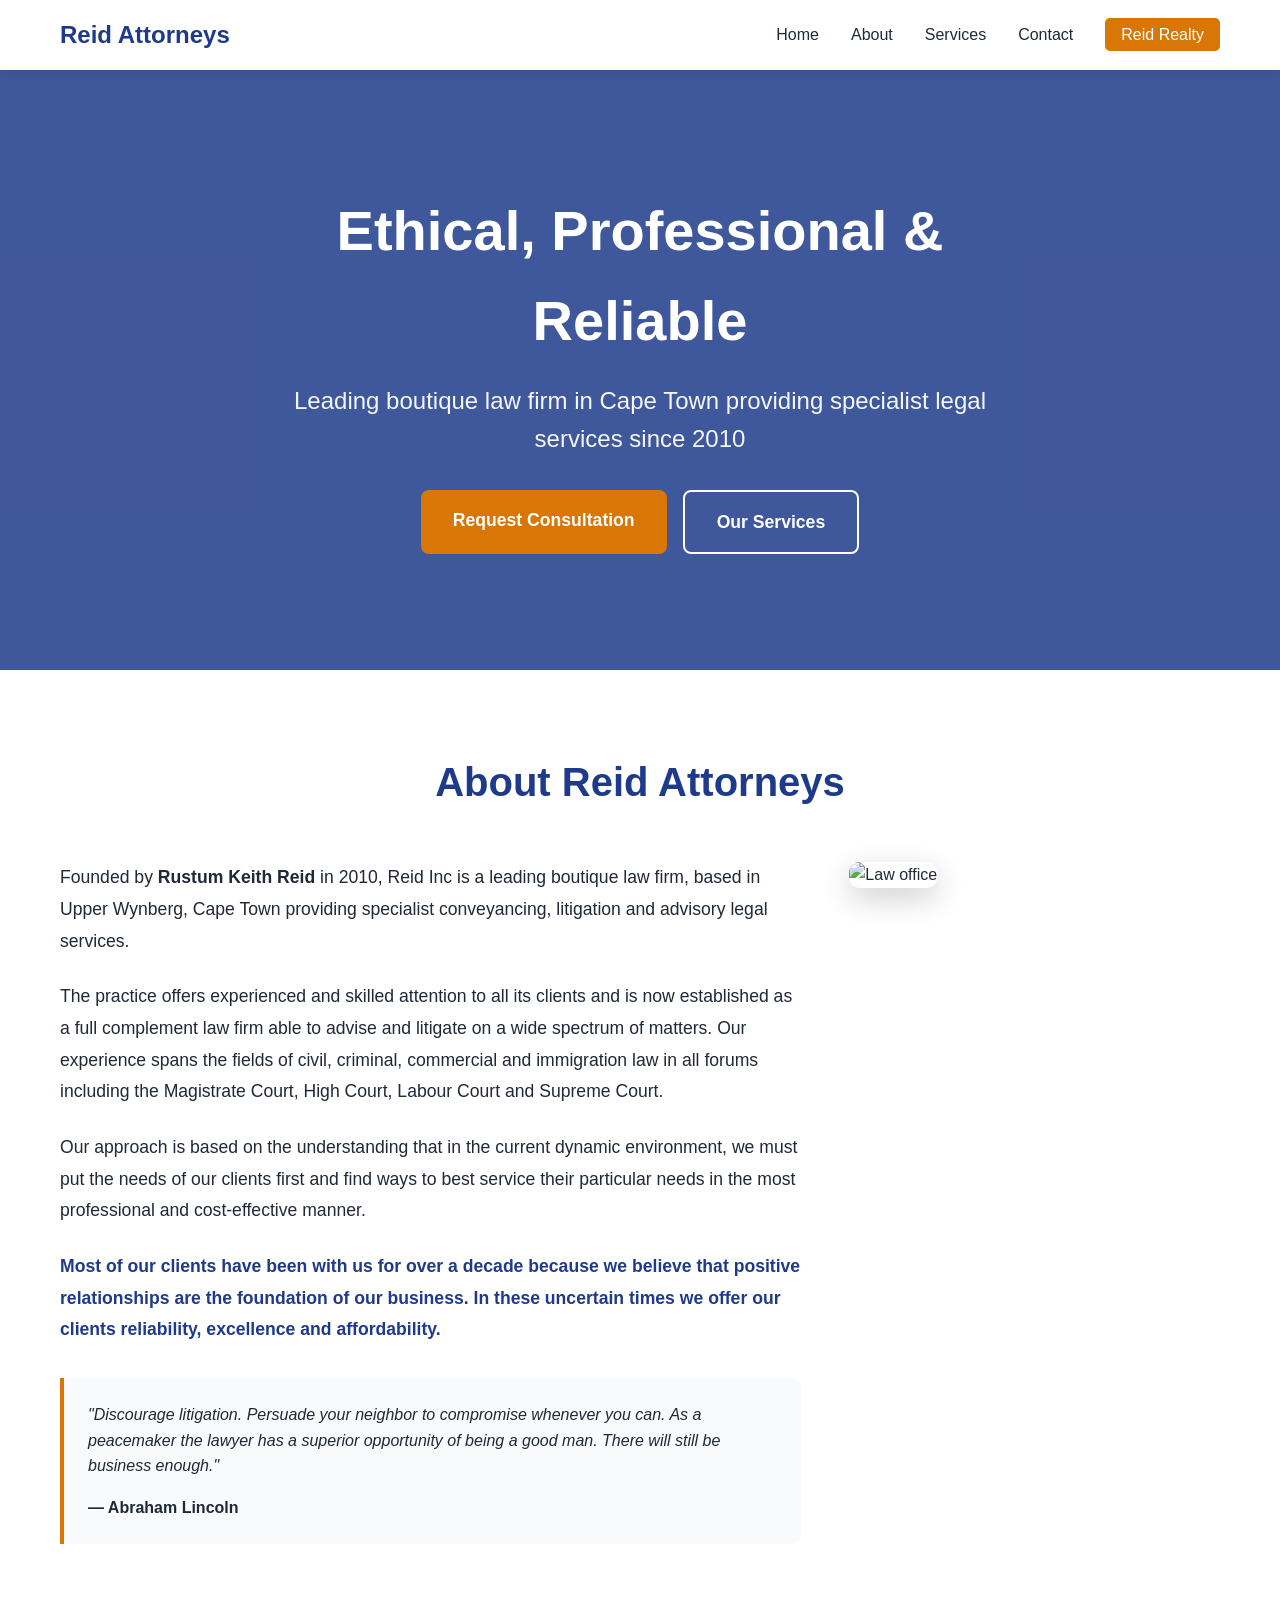
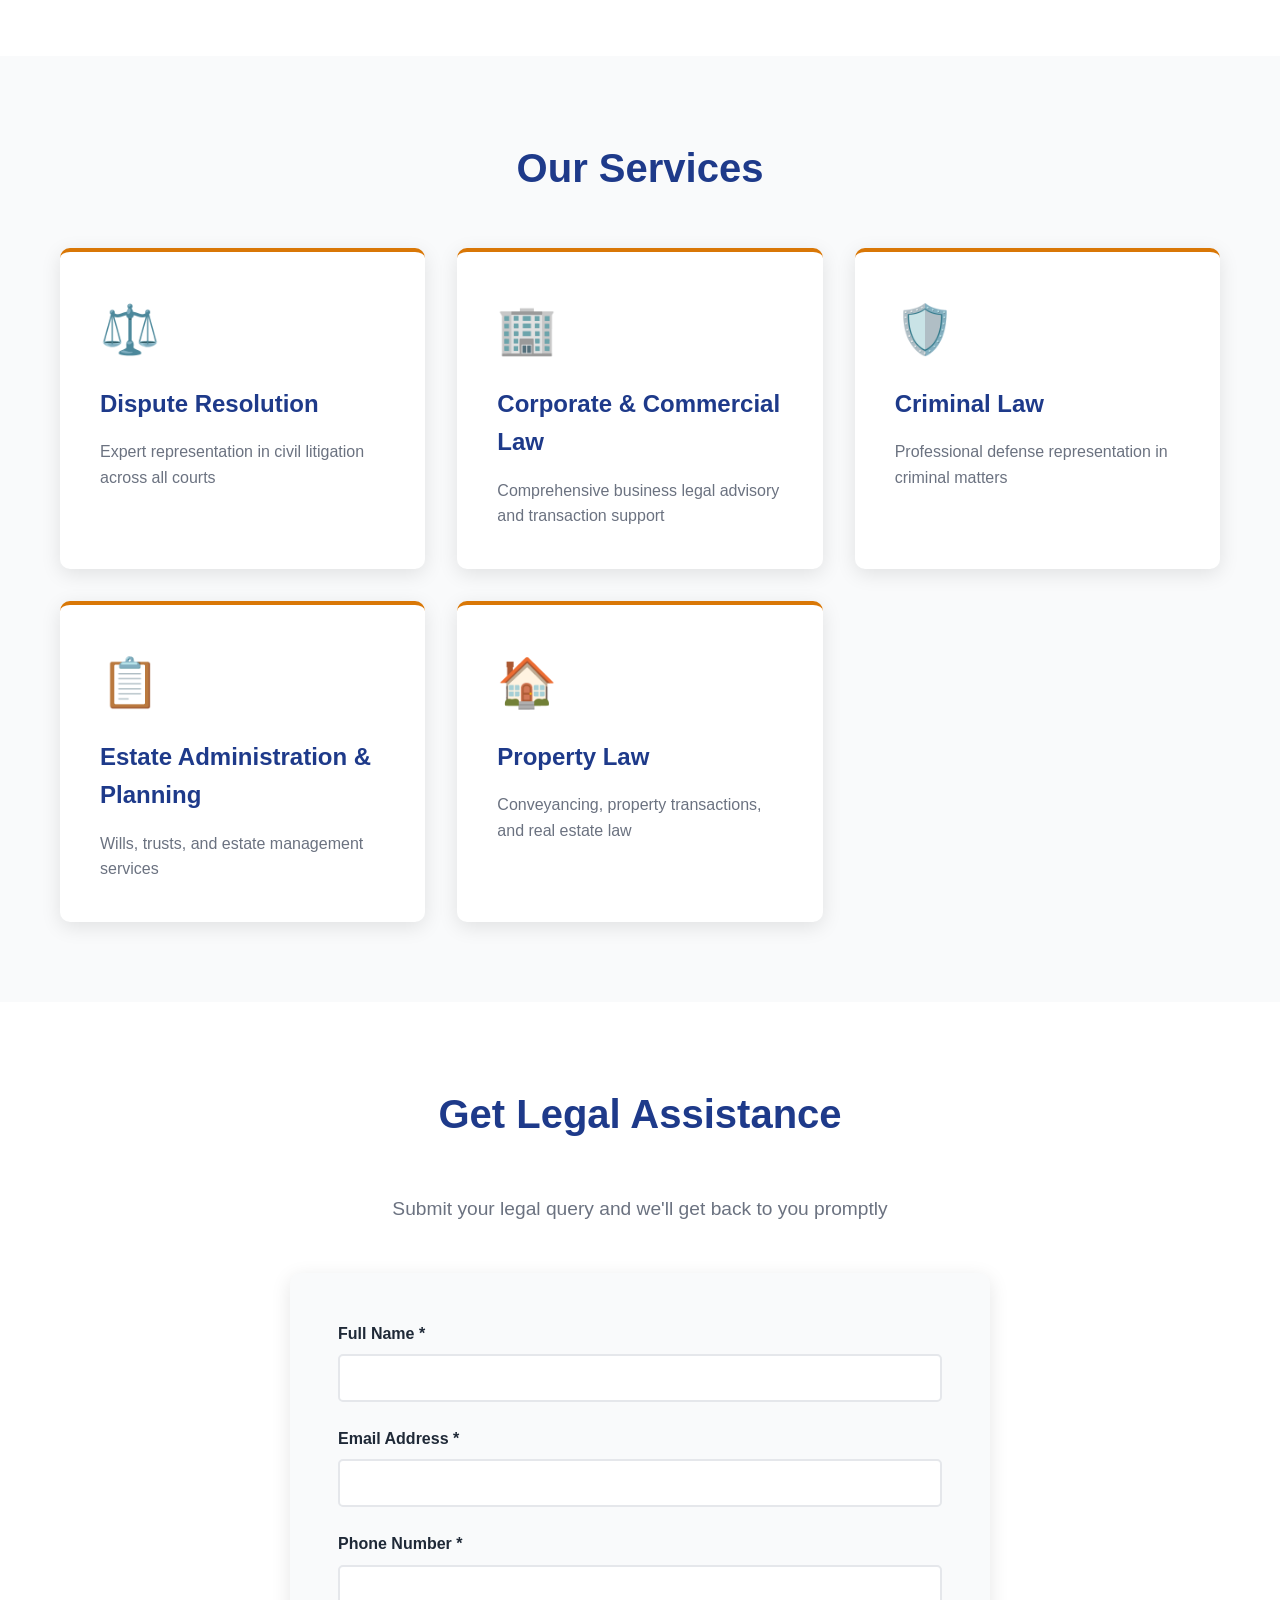
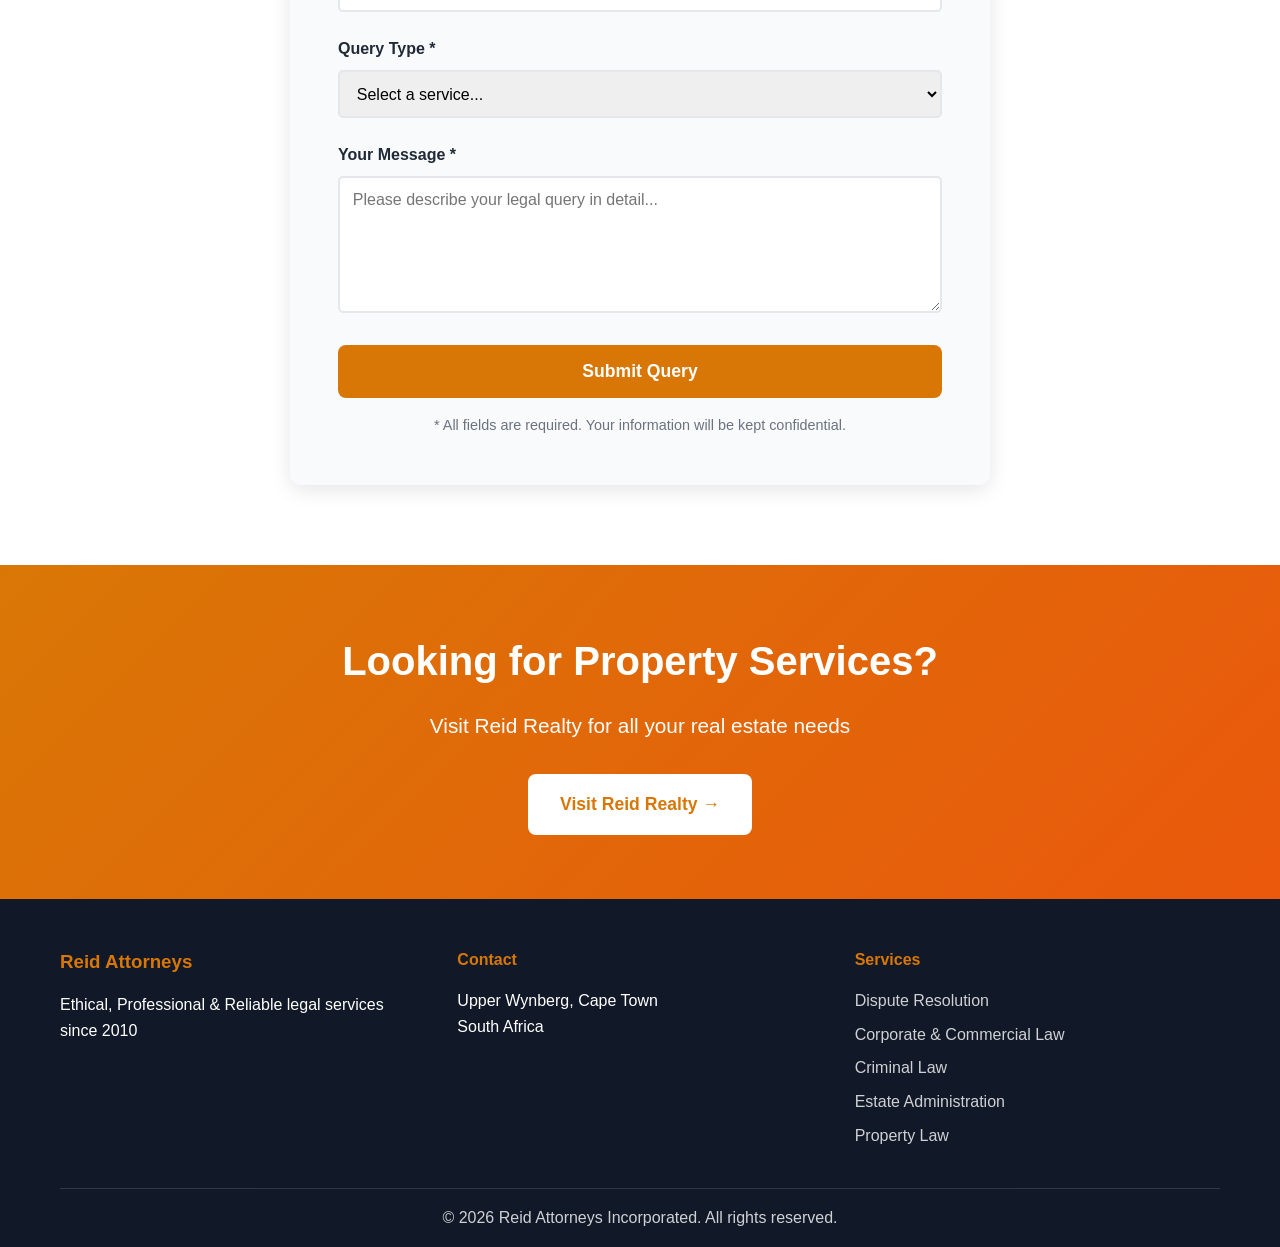
==== index.html @ 275b526b "Initial commit: Reid Attorneys & Reid Realty professional website" ====
<!DOCTYPE html>
<html lang="en">
<head>
    <meta charset="UTF-8">
    <meta name="viewport" content="width=device-width, initial-scale=1.0">
    <title>Reid Attorneys - Ethical, Professional & Reliable</title>
    <link rel="stylesheet" href="styles.css">
</head>
<body>
    <!-- Navigation -->
    <nav class="navbar">
        <div class="container">
            <div class="nav-brand">
                <h2>Reid Attorneys</h2>
            </div>
            <ul class="nav-menu">
                <li><a href="#home">Home</a></li>
                <li><a href="#about">About</a></li>
                <li><a href="#services">Services</a></li>
                <li><a href="#contact">Contact</a></li>
                <li><a href="reid-realty.html" class="nav-special">Reid Realty</a></li>
            </ul>
        </div>
    </nav>

    <!-- Hero Section -->
    <section id="home" class="hero">
        <div class="hero-overlay"></div>
        <div class="hero-content">
            <h1>Ethical, Professional & Reliable</h1>
            <p class="hero-subtitle">Leading boutique law firm in Cape Town providing specialist legal services since 2010</p>
            <div class="hero-buttons">
                <a href="#contact" class="btn btn-primary">Request Consultation</a>
                <a href="#services" class="btn btn-secondary">Our Services</a>
            </div>
        </div>
    </section>

    <!-- About Section -->
    <section id="about" class="about-section">
        <div class="container">
            <h2 class="section-title">About Reid Attorneys</h2>
            <div class="about-content">
                <div class="about-text">
                    <p>
                        Founded by <strong>Rustum Keith Reid</strong> in 2010, Reid Inc is a leading boutique law firm, 
                        based in Upper Wynberg, Cape Town providing specialist conveyancing, litigation and advisory legal services.
                    </p>
                    <p>
                        The practice offers experienced and skilled attention to all its clients and is now established as 
                        a full complement law firm able to advise and litigate on a wide spectrum of matters. Our experience 
                        spans the fields of civil, criminal, commercial and immigration law in all forums including the 
                        Magistrate Court, High Court, Labour Court and Supreme Court.
                    </p>
                    <p>
                        Our approach is based on the understanding that in the current dynamic environment, we must put the 
                        needs of our clients first and find ways to best service their particular needs in the most professional 
                        and cost-effective manner.
                    </p>
                    <p class="highlight">
                        Most of our clients have been with us for over a decade because we believe that positive relationships 
                        are the foundation of our business. In these uncertain times we offer our clients reliability, 
                        excellence and affordability.
                    </p>
                    <blockquote class="quote">
                        "Discourage litigation. Persuade your neighbor to compromise whenever you can. As a peacemaker 
                        the lawyer has a superior opportunity of being a good man. There will still be business enough."
                        <footer>— Abraham Lincoln</footer>
                    </blockquote>
                </div>
                <div class="about-image">
                    <img src="https://images.unsplash.com/photo-1589829545856-d10d557cf95f?w=600&h=800&fit=crop" alt="Law office">
                </div>
            </div>
        </div>
    </section>

    <!-- Services Section -->
    <section id="services" class="services-section">
        <div class="container">
            <h2 class="section-title">Our Services</h2>
            <div class="services-grid">
                <div class="service-card">
                    <div class="service-icon">⚖️</div>
                    <h3>Dispute Resolution</h3>
                    <p>Expert representation in civil litigation across all courts</p>
                </div>
                <div class="service-card">
                    <div class="service-icon">🏢</div>
                    <h3>Corporate & Commercial Law</h3>
                    <p>Comprehensive business legal advisory and transaction support</p>
                </div>
                <div class="service-card">
                    <div class="service-icon">🛡️</div>
                    <h3>Criminal Law</h3>
                    <p>Professional defense representation in criminal matters</p>
                </div>
                <div class="service-card">
                    <div class="service-icon">📋</div>
                    <h3>Estate Administration & Planning</h3>
                    <p>Wills, trusts, and estate management services</p>
                </div>
                <div class="service-card">
                    <div class="service-icon">🏠</div>
                    <h3>Property Law</h3>
                    <p>Conveyancing, property transactions, and real estate law</p>
                </div>
            </div>
        </div>
    </section>

    <!-- Contact/Query Form Section -->
    <section id="contact" class="contact-section">
        <div class="container">
            <h2 class="section-title">Get Legal Assistance</h2>
            <p class="section-subtitle">Submit your legal query and we'll get back to you promptly</p>
            
            <form class="query-form" id="queryForm">
                <div class="form-group">
                    <label for="fullName">Full Name *</label>
                    <input type="text" id="fullName" name="fullName" required>
                </div>
                
                <div class="form-group">
                    <label for="email">Email Address *</label>
                    <input type="email" id="email" name="email" required>
                </div>
                
                <div class="form-group">
                    <label for="phone">Phone Number *</label>
                    <input type="tel" id="phone" name="phone" required>
                </div>
                
                <div class="form-group">
                    <label for="queryType">Query Type *</label>
                    <select id="queryType" name="queryType" required>
                        <option value="">Select a service...</option>
                        <option value="dispute">Dispute Resolution</option>
                        <option value="corporate">Corporate & Commercial Law</option>
                        <option value="criminal">Criminal Law</option>
                        <option value="estate">Estate Administration & Planning</option>
                        <option value="property">Property Law</option>
                    </select>
                </div>
                
                <div class="form-group">
                    <label for="message">Your Message *</label>
                    <textarea id="message" name="message" rows="6" required placeholder="Please describe your legal query in detail..."></textarea>
                </div>
                
                <button type="submit" class="btn btn-primary btn-full">Submit Query</button>
                <p class="form-note">* All fields are required. Your information will be kept confidential.</p>
            </form>
            
            <div id="successMessage" class="success-message" style="display: none;">
                <h3>✓ Query Submitted Successfully!</h3>
                <p>Thank you for contacting Reid Attorneys. We'll review your query and get back to you shortly.</p>
            </div>
        </div>
    </section>

    <!-- Reid Realty CTA -->
    <section class="realty-cta">
        <div class="container">
            <h2>Looking for Property Services?</h2>
            <p>Visit Reid Realty for all your real estate needs</p>
            <a href="reid-realty.html" class="btn btn-light">Visit Reid Realty →</a>
        </div>
    </section>

    <!-- Footer -->
    <footer class="footer">
        <div class="container">
            <div class="footer-content">
                <div class="footer-section">
                    <h3>Reid Attorneys</h3>
                    <p>Ethical, Professional & Reliable legal services since 2010</p>
                </div>
                <div class="footer-section">
                    <h4>Contact</h4>
                    <p>Upper Wynberg, Cape Town<br>South Africa</p>
                </div>
                <div class="footer-section">
                    <h4>Services</h4>
                    <ul>
                        <li>Dispute Resolution</li>
                        <li>Corporate & Commercial Law</li>
                        <li>Criminal Law</li>
                        <li>Estate Administration</li>
                        <li>Property Law</li>
                    </ul>
                </div>
            </div>
            <div class="footer-bottom">
                <p>&copy; 2026 Reid Attorneys Incorporated. All rights reserved.</p>
            </div>
        </div>
    </footer>

    <script src="script.js"></script>
</body>
</html>
---- styles.css ----
/* Reset and Base Styles */
* {
    margin: 0;
    padding: 0;
    box-sizing: border-box;
}

:root {
    --primary-color: #1e3a8a;
    --secondary-color: #d97706;
    --text-dark: #1f2937;
    --text-light: #6b7280;
    --bg-light: #f9fafb;
    --white: #ffffff;
}

body {
    font-family: 'Segoe UI', Tahoma, Geneva, Verdana, sans-serif;
    line-height: 1.6;
    color: var(--text-dark);
}

.container {
    max-width: 1200px;
    margin: 0 auto;
    padding: 0 20px;
}

/* Navigation */
.navbar {
    background: var(--white);
    box-shadow: 0 2px 10px rgba(0,0,0,0.1);
    position: sticky;
    top: 0;
    z-index: 1000;
}

.navbar .container {
    display: flex;
    justify-content: space-between;
    align-items: center;
    padding: 1rem 20px;
}

.nav-brand h2 {
    color: var(--primary-color);
    font-size: 1.5rem;
}

.nav-menu {
    display: flex;
    list-style: none;
    gap: 2rem;
}

.nav-menu a {
    text-decoration: none;
    color: var(--text-dark);
    font-weight: 500;
    transition: color 0.3s;
}

.nav-menu a:hover {
    color: var(--primary-color);
}

.nav-special {
    background: var(--secondary-color);
    color: var(--white) !important;
    padding: 0.5rem 1rem;
    border-radius: 5px;
}

/* Hero Section */
.hero {
    height: 600px;
    background: linear-gradient(135deg, #1e3a8a 0%, #3b82f6 100%);
    position: relative;
    display: flex;
    align-items: center;
    justify-content: center;
    text-align: center;
    color: var(--white);
    background-image: url('https://images.unsplash.com/photo-1589994965851-a8f479c573a9?w=1600&h=900&fit=crop');
    background-size: cover;
    background-position: center;
}

.hero-overlay {
    position: absolute;
    top: 0;
    left: 0;
    right: 0;
    bottom: 0;
    background: rgba(30, 58, 138, 0.85);
}

.hero-content {
    position: relative;
    z-index: 1;
    max-width: 800px;
    padding: 0 20px;
}

.hero h1 {
    font-size: 3.5rem;
    margin-bottom: 1rem;
    font-weight: 700;
}

.hero-subtitle {
    font-size: 1.5rem;
    margin-bottom: 2rem;
    opacity: 0.95;
}

.hero-buttons {
    display: flex;
    gap: 1rem;
    justify-content: center;
    flex-wrap: wrap;
}

/* Buttons */
.btn {
    padding: 1rem 2rem;
    border-radius: 8px;
    text-decoration: none;
    font-weight: 600;
    font-size: 1.1rem;
    transition: all 0.3s;
    display: inline-block;
    border: none;
    cursor: pointer;
}

.btn-primary {
    background: var(--secondary-color);
    color: var(--white);
}

.btn-primary:hover {
    background: #b45309;
    transform: translateY(-2px);
    box-shadow: 0 5px 15px rgba(217, 119, 6, 0.3);
}

.btn-secondary {
    background: transparent;
    color: var(--white);
    border: 2px solid var(--white);
}

.btn-secondary:hover {
    background: var(--white);
    color: var(--primary-color);
}

.btn-light {
    background: var(--white);
    color: var(--secondary-color);
}

.btn-light:hover {
    background: var(--bg-light);
}

.btn-full {
    width: 100%;
}

/* About Section */
.about-section {
    padding: 5rem 0;
    background: var(--white);
}

.section-title {
    text-align: center;
    font-size: 2.5rem;
    margin-bottom: 3rem;
    color: var(--primary-color);
}

.about-content {
    display: grid;
    grid-template-columns: 2fr 1fr;
    gap: 3rem;
    align-items: start;
}

.about-text p {
    margin-bottom: 1.5rem;
    font-size: 1.1rem;
    line-height: 1.8;
}

.highlight {
    font-weight: 600;
    color: var(--primary-color);
}

.quote {
    border-left: 4px solid var(--secondary-color);
    padding: 1.5rem;
    margin: 2rem 0;
    background: var(--bg-light);
    font-style: italic;
    border-radius: 0 8px 8px 0;
}

.quote footer {
    margin-top: 1rem;
    font-weight: 600;
    font-style: normal;
}

.about-image img {
    width: 100%;
    border-radius: 10px;
    box-shadow: 0 10px 30px rgba(0,0,0,0.2);
}

/* Services Section */
.services-section {
    padding: 5rem 0;
    background: var(--bg-light);
}

.services-grid {
    display: grid;
    grid-template-columns: repeat(auto-fit, minmax(300px, 1fr));
    gap: 2rem;
}

.service-card {
    background: var(--white);
    padding: 2.5rem;
    border-radius: 10px;
    box-shadow: 0 5px 20px rgba(0,0,0,0.1);
    transition: transform 0.3s, box-shadow 0.3s;
    border-top: 4px solid var(--secondary-color);
}

.service-card:hover {
    transform: translateY(-5px);
    box-shadow: 0 10px 30px rgba(0,0,0,0.15);
}

.service-icon {
    font-size: 3rem;
    margin-bottom: 1rem;
}

.service-card h3 {
    font-size: 1.5rem;
    margin-bottom: 1rem;
    color: var(--primary-color);
}

.service-card p {
    color: var(--text-light);
    line-height: 1.6;
}

/* Contact Section */
.contact-section {
    padding: 5rem 0;
    background: var(--white);
}

.section-subtitle {
    text-align: center;
    font-size: 1.2rem;
    color: var(--text-light);
    margin-bottom: 3rem;
}

.query-form {
    max-width: 700px;
    margin: 0 auto;
    background: var(--bg-light);
    padding: 3rem;
    border-radius: 10px;
    box-shadow: 0 5px 20px rgba(0,0,0,0.1);
}

.form-group {
    margin-bottom: 1.5rem;
}

.form-group label {
    display: block;
    margin-bottom: 0.5rem;
    font-weight: 600;
    color: var(--text-dark);
}

.form-group input,
.form-group select,
.form-group textarea {
    width: 100%;
    padding: 0.8rem;
    border: 2px solid #e5e7eb;
    border-radius: 5px;
    font-size: 1rem;
    font-family: inherit;
    transition: border-color 0.3s;
}

.form-group input:focus,
.form-group select:focus,
.form-group textarea:focus {
    outline: none;
    border-color: var(--primary-color);
}

.form-note {
    margin-top: 1rem;
    font-size: 0.9rem;
    color: var(--text-light);
    text-align: center;
}

.success-message {
    max-width: 700px;
    margin: 2rem auto;
    padding: 2rem;
    background: #d1fae5;
    border: 2px solid #10b981;
    border-radius: 10px;
    text-align: center;
}

.success-message h3 {
    color: #065f46;
    margin-bottom: 1rem;
}

.success-message p {
    color: #047857;
}

/* Reid Realty CTA */
.realty-cta {
    padding: 4rem 0;
    background: linear-gradient(135deg, var(--secondary-color) 0%, #ea580c 100%);
    text-align: center;
    color: var(--white);
}

.realty-cta h2 {
    font-size: 2.5rem;
    margin-bottom: 1rem;
}

.realty-cta p {
    font-size: 1.3rem;
    margin-bottom: 2rem;
}

/* Footer */
.footer {
    background: #111827;
    color: var(--white);
    padding: 3rem 0 1rem;
}

.footer-content {
    display: grid;
    grid-template-columns: repeat(auto-fit, minmax(250px, 1fr));
    gap: 2rem;
    margin-bottom: 2rem;
}

.footer-section h3,
.footer-section h4 {
    margin-bottom: 1rem;
    color: var(--secondary-color);
}

.footer-section ul {
    list-style: none;
}

.footer-section ul li {
    margin-bottom: 0.5rem;
    opacity: 0.8;
}

.footer-bottom {
    border-top: 1px solid #374151;
    padding-top: 1rem;
    text-align: center;
    opacity: 0.8;
}

/* Responsive Design */
@media (max-width: 768px) {
    .hero h1 {
        font-size: 2.5rem;
    }
    
    .hero-subtitle {
        font-size: 1.2rem;
    }
    
    .nav-menu {
        flex-direction: column;
        gap: 1rem;
    }
    
    .about-content {
        grid-template-columns: 1fr;
    }
    
    .services-grid {
        grid-template-columns: 1fr;
    }
    
    .query-form {
        padding: 2rem 1.5rem;
    }
}
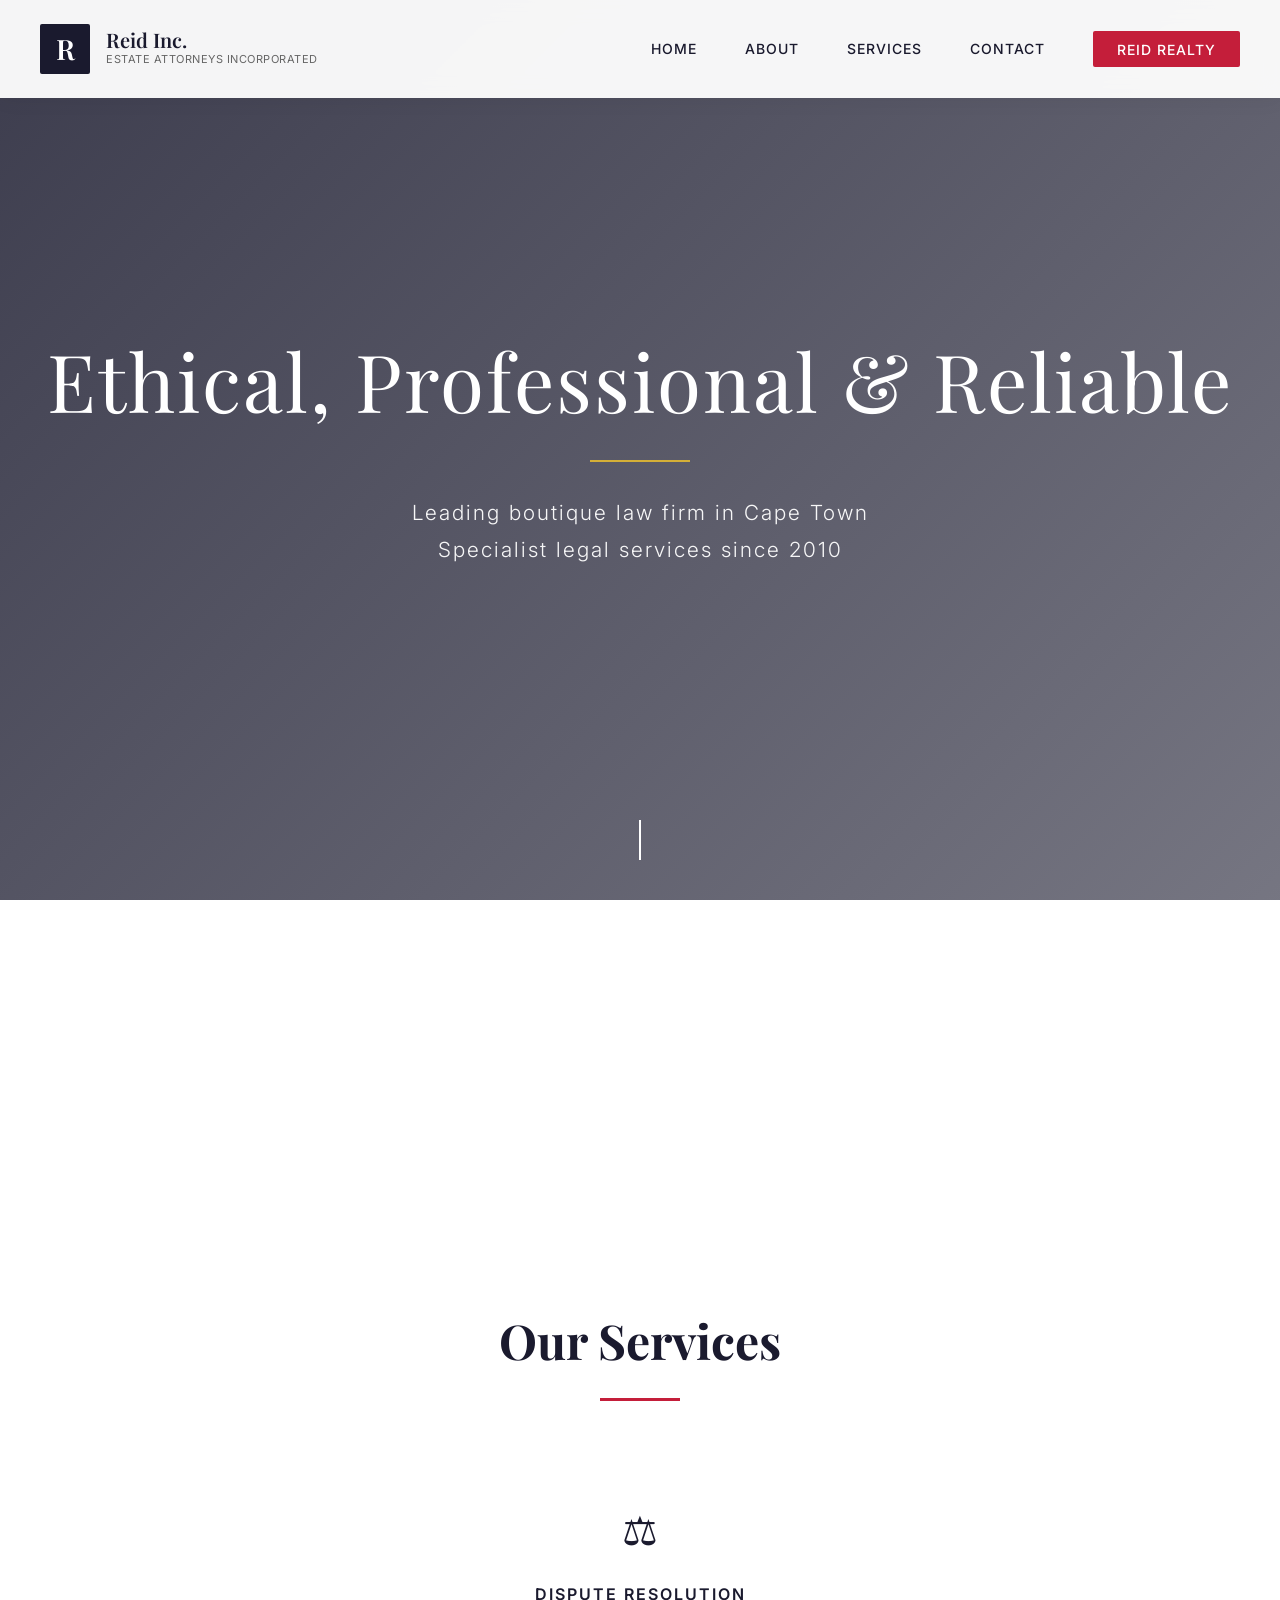
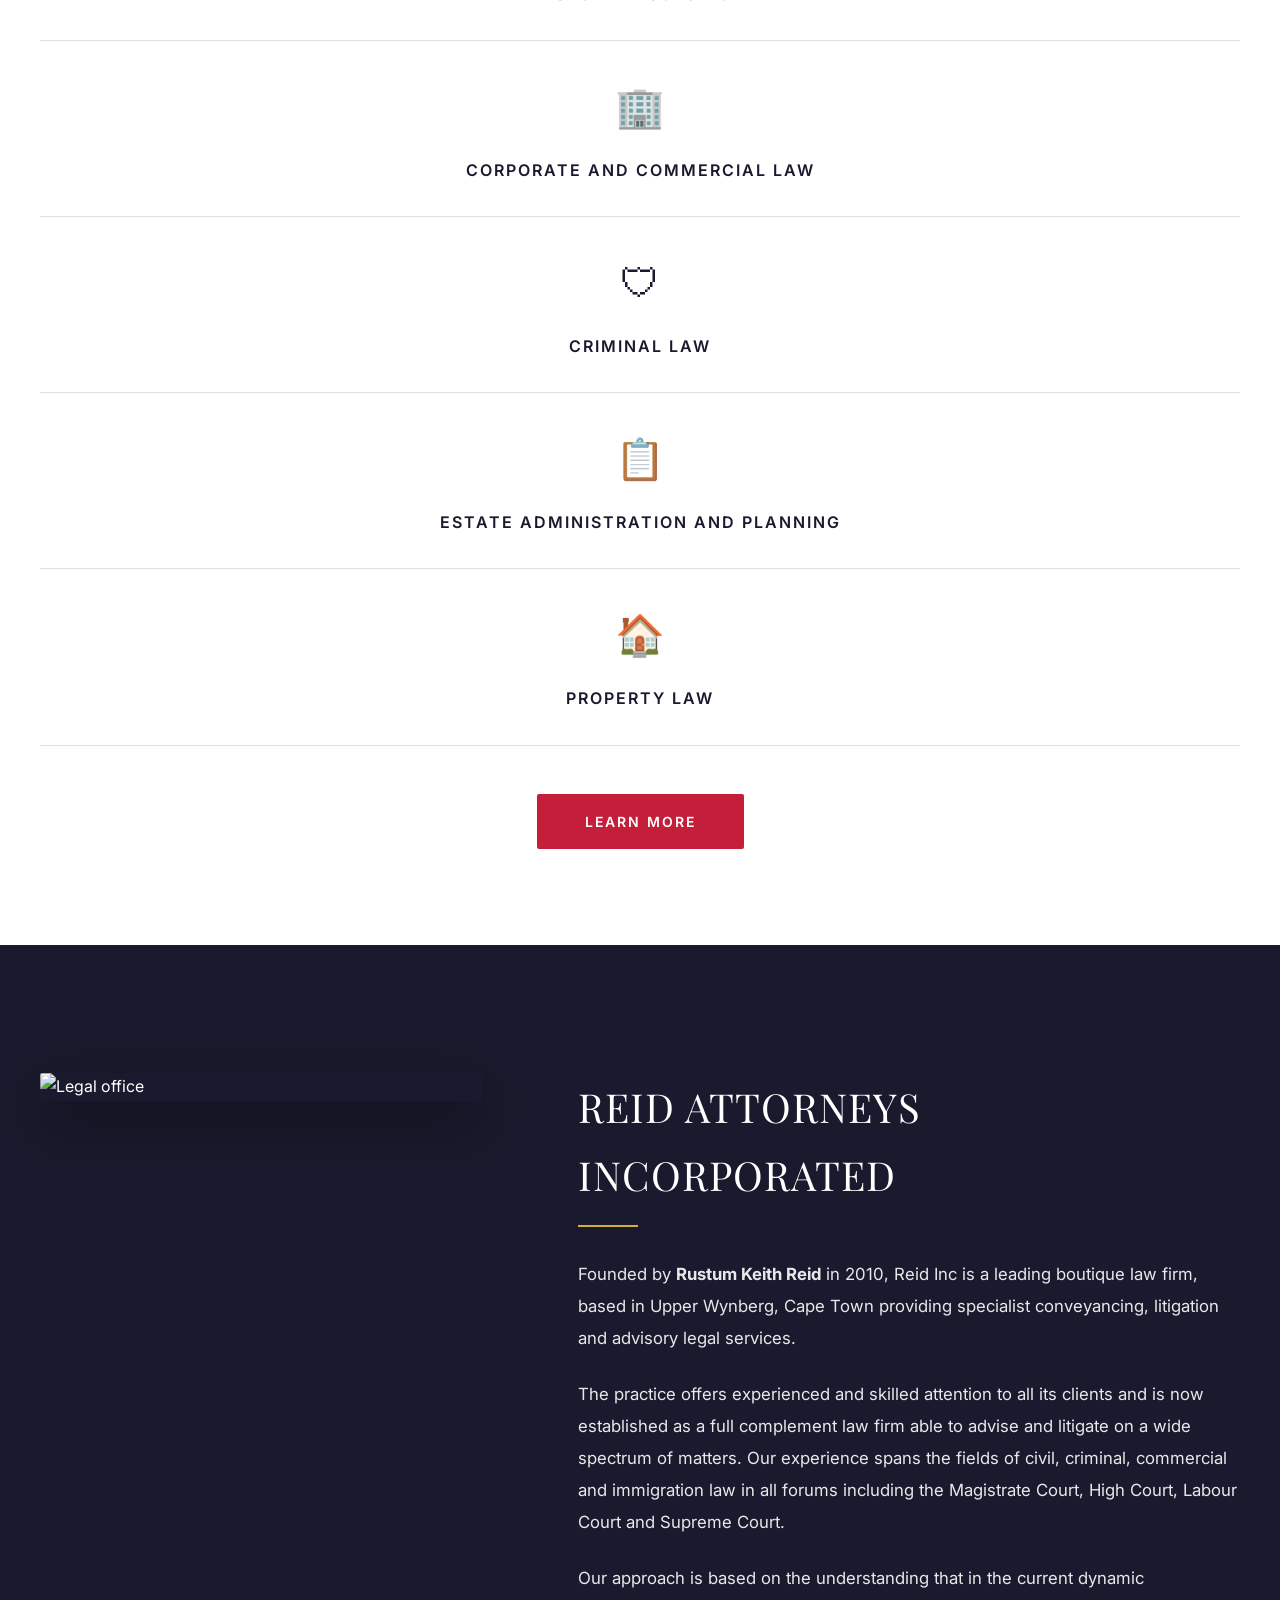
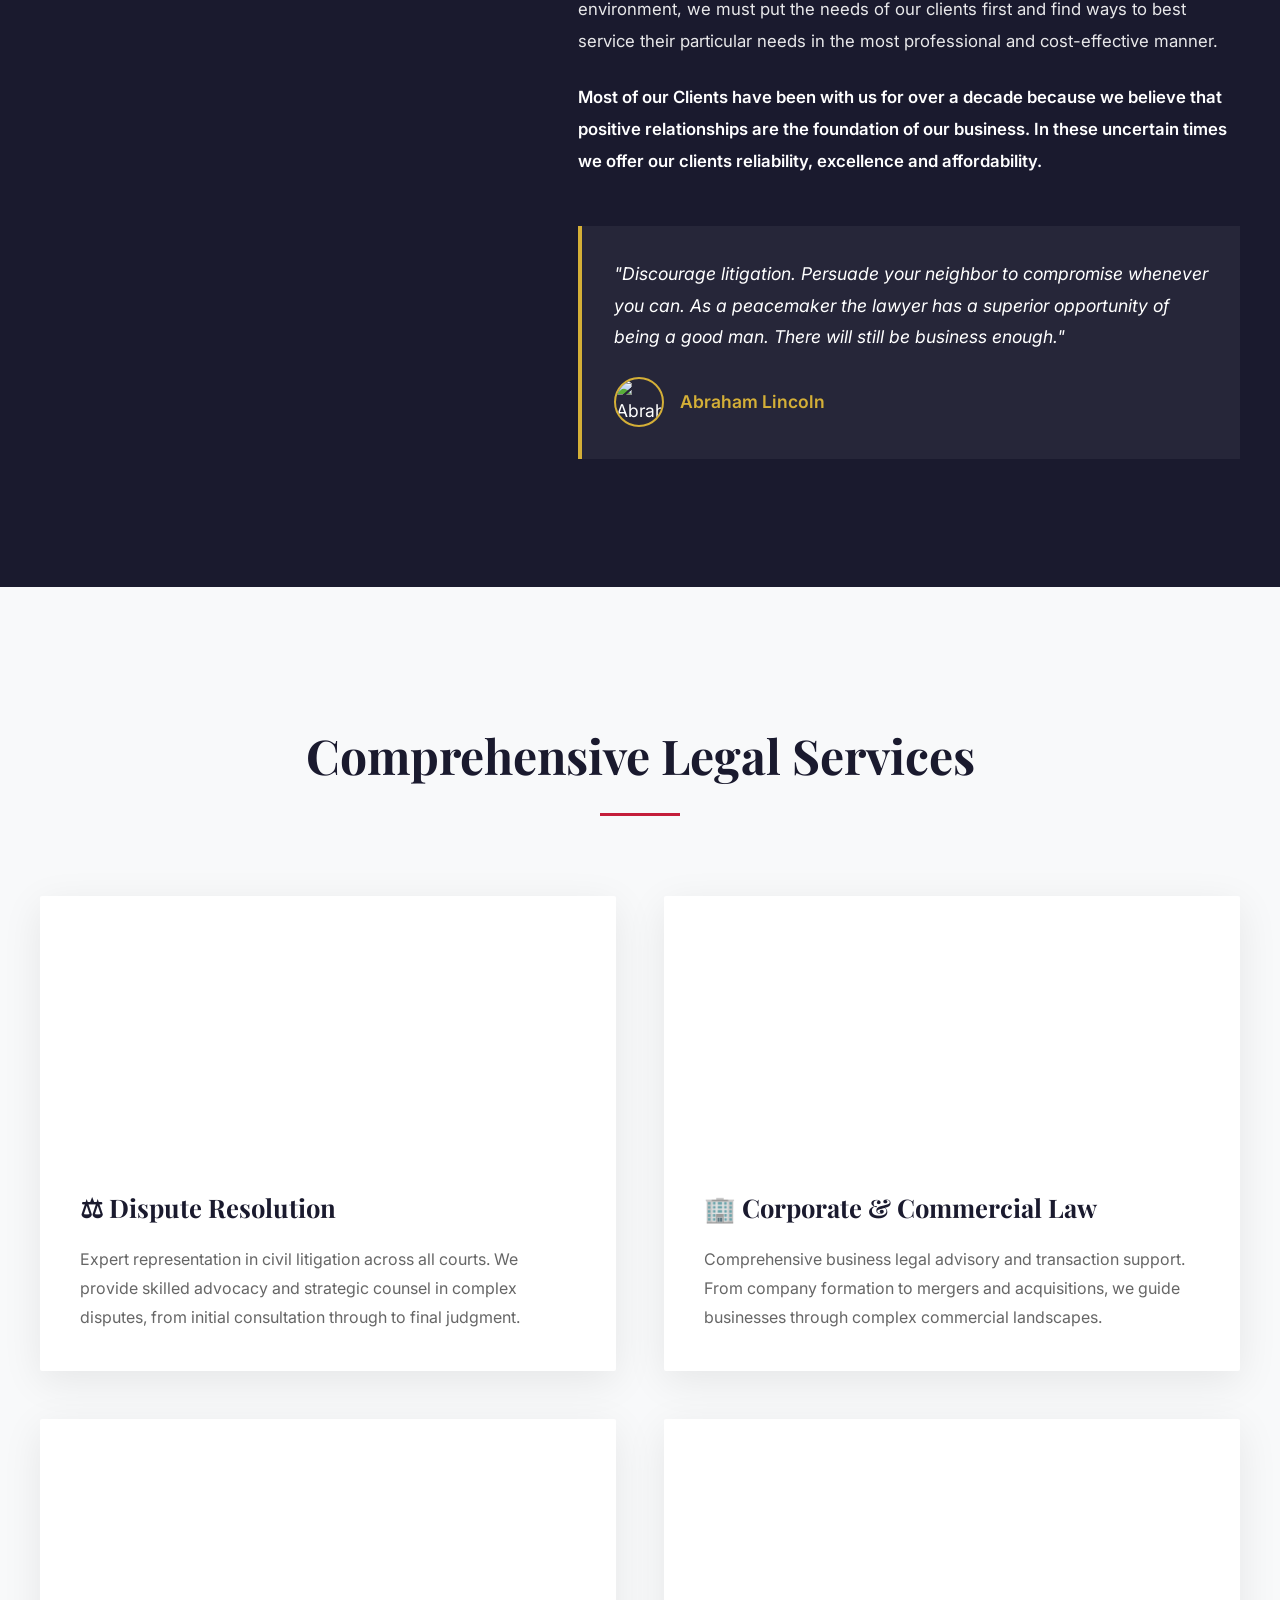
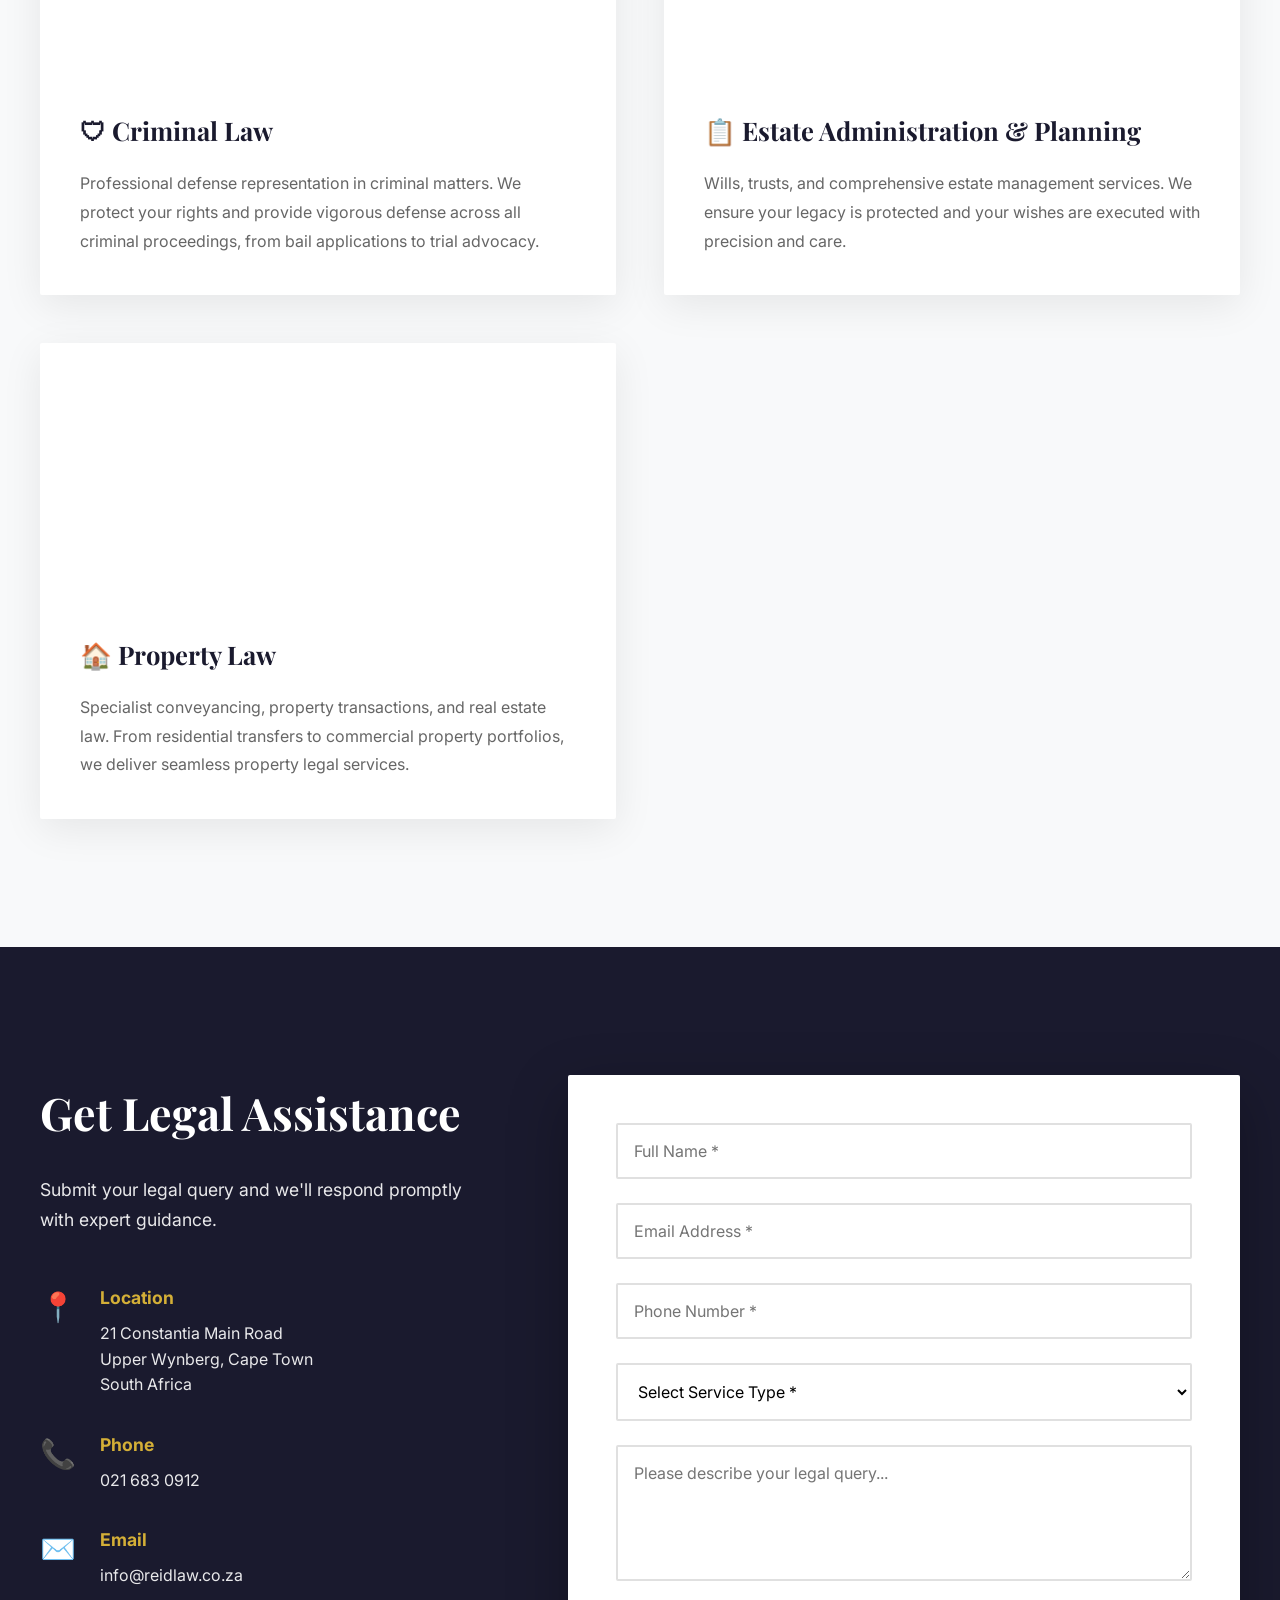
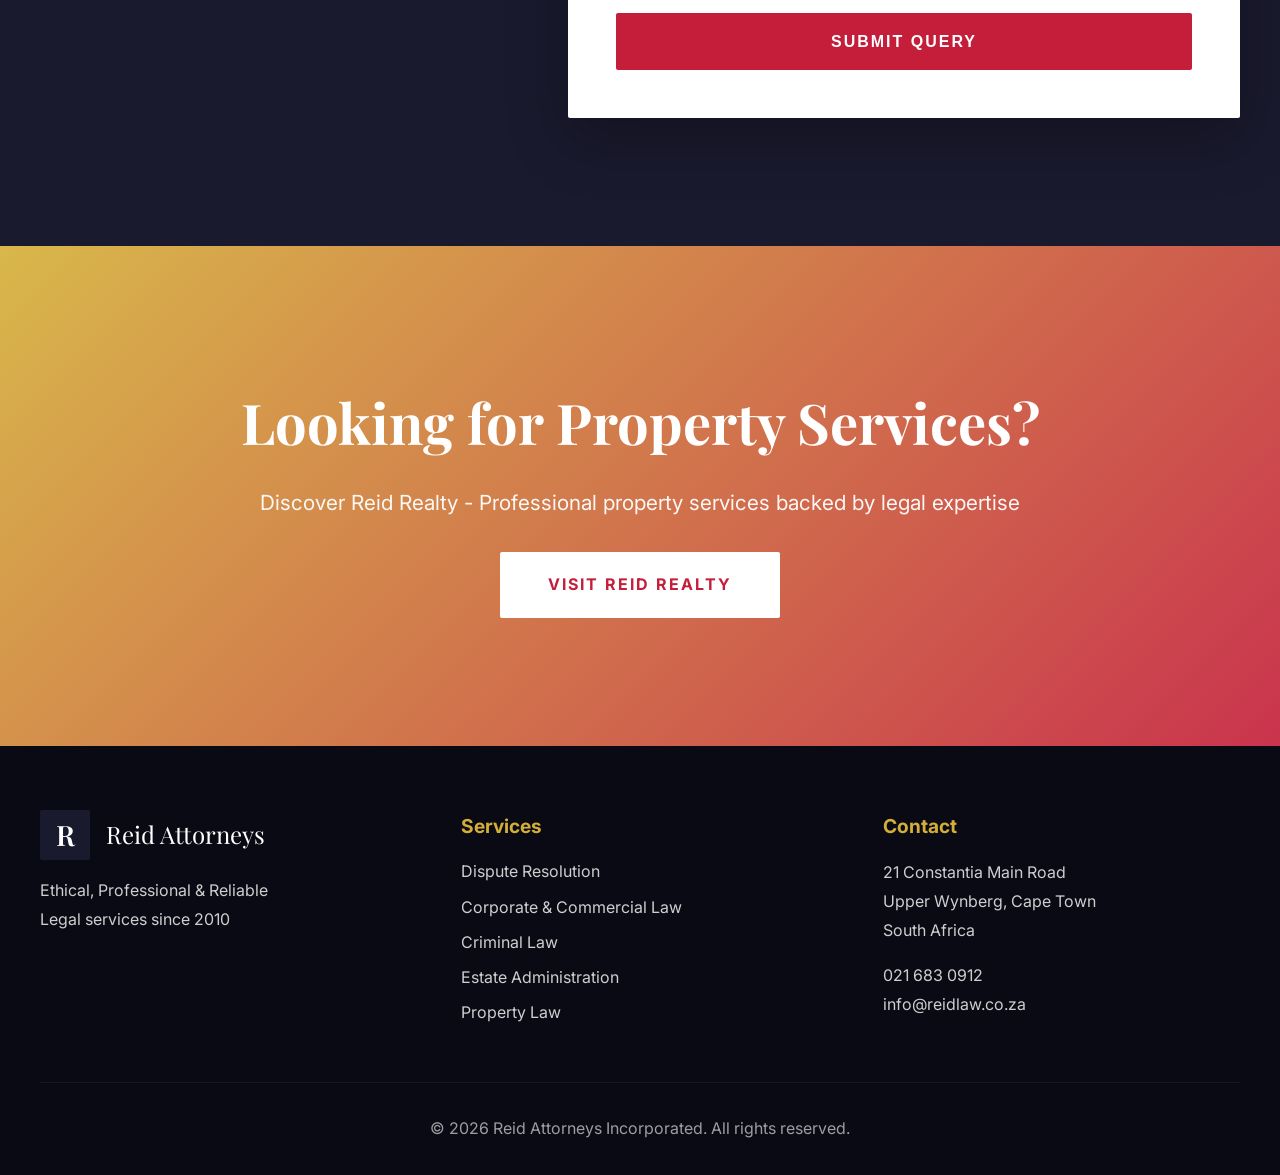
==== commit 679c5d8e: "Premium redesign: sophisticated typography, parallax effects, dramatic imagery" ====
--- a/index.html
+++ b/index.html
@@ -4,14 +4,23 @@
     <meta charset="UTF-8">
     <meta name="viewport" content="width=device-width, initial-scale=1.0">
     <title>Reid Attorneys - Ethical, Professional & Reliable</title>
+    <link rel="preconnect" href="https://fonts.googleapis.com">
+    <link rel="preconnect" href="https://fonts.gstatic.com" crossorigin>
+    <link href="https://fonts.googleapis.com/css2?family=Playfair+Display:wght@400;500;600;700&family=Inter:wght@300;400;500;600;700&display=swap" rel="stylesheet">
     <link rel="stylesheet" href="styles.css">
 </head>
 <body>
     <!-- Navigation -->
-    <nav class="navbar">
-        <div class="container">
+    <nav class="navbar" id="navbar">
+        <div class="container nav-container">
             <div class="nav-brand">
-                <h2>Reid Attorneys</h2>
+                <div class="logo">
+                    <span class="logo-r">R</span>
+                    <div class="logo-text">
+                        <span class="logo-name">Reid Inc.</span>
+                        <span class="logo-sub">Estate Attorneys Incorporated</span>
+                    </div>
+                </div>
             </div>
             <ul class="nav-menu">
                 <li><a href="#home">Home</a></li>
@@ -24,14 +33,52 @@
     </nav>
 
     <!-- Hero Section -->
-    <section id="home" class="hero">
+    <section id="home" class="hero-section">
+        <div class="hero-image"></div>
         <div class="hero-overlay"></div>
         <div class="hero-content">
-            <h1>Ethical, Professional & Reliable</h1>
-            <p class="hero-subtitle">Leading boutique law firm in Cape Town providing specialist legal services since 2010</p>
-            <div class="hero-buttons">
-                <a href="#contact" class="btn btn-primary">Request Consultation</a>
-                <a href="#services" class="btn btn-secondary">Our Services</a>
+            <h1 class="hero-title">Ethical, Professional & Reliable</h1>
+            <div class="hero-divider"></div>
+            <p class="hero-subtitle">Leading boutique law firm in Cape Town<br>Specialist legal services since 2010</p>
+        </div>
+        <div class="scroll-indicator">
+            <span></span>
+        </div>
+    </section>
+
+    <!-- Services Preview -->
+    <section class="services-preview">
+        <div class="services-image-section">
+            <div class="services-image"></div>
+            <div class="services-overlay"></div>
+        </div>
+        <div class="container">
+            <h2 class="section-title">Our Services</h2>
+            <div class="services-divider"></div>
+            <div class="services-list">
+                <div class="service-item" data-service="dispute">
+                    <span class="service-icon">⚖</span>
+                    <h3>DISPUTE RESOLUTION</h3>
+                </div>
+                <div class="service-item" data-service="corporate">
+                    <span class="service-icon">🏢</span>
+                    <h3>CORPORATE AND COMMERCIAL LAW</h3>
+                </div>
+                <div class="service-item" data-service="criminal">
+                    <span class="service-icon">🛡</span>
+                    <h3>CRIMINAL LAW</h3>
+                </div>
+                <div class="service-item" data-service="estate">
+                    <span class="service-icon">📋</span>
+                    <h3>ESTATE ADMINISTRATION AND PLANNING</h3>
+                </div>
+                <div class="service-item" data-service="property">
+                    <span class="service-icon">🏠</span>
+                    <h3>PROPERTY LAW</h3>
+                </div>
+            </div>
+            <div class="learn-more-btn-container">
+                <a href="#services" class="learn-more-btn">LEARN MORE</a>
             </div>
         </div>
     </section>
@@ -39,148 +86,194 @@
     <!-- About Section -->
     <section id="about" class="about-section">
         <div class="container">
-            <h2 class="section-title">About Reid Attorneys</h2>
-            <div class="about-content">
-                <div class="about-text">
-                    <p>
-                        Founded by <strong>Rustum Keith Reid</strong> in 2010, Reid Inc is a leading boutique law firm, 
-                        based in Upper Wynberg, Cape Town providing specialist conveyancing, litigation and advisory legal services.
-                    </p>
-                    <p>
-                        The practice offers experienced and skilled attention to all its clients and is now established as 
-                        a full complement law firm able to advise and litigate on a wide spectrum of matters. Our experience 
-                        spans the fields of civil, criminal, commercial and immigration law in all forums including the 
-                        Magistrate Court, High Court, Labour Court and Supreme Court.
-                    </p>
-                    <p>
-                        Our approach is based on the understanding that in the current dynamic environment, we must put the 
-                        needs of our clients first and find ways to best service their particular needs in the most professional 
-                        and cost-effective manner.
-                    </p>
-                    <p class="highlight">
-                        Most of our clients have been with us for over a decade because we believe that positive relationships 
-                        are the foundation of our business. In these uncertain times we offer our clients reliability, 
-                        excellence and affordability.
-                    </p>
-                    <blockquote class="quote">
-                        "Discourage litigation. Persuade your neighbor to compromise whenever you can. As a peacemaker 
-                        the lawyer has a superior opportunity of being a good man. There will still be business enough."
-                        <footer>— Abraham Lincoln</footer>
+            <div class="about-grid">
+                <div class="about-image-col">
+                    <div class="about-image-wrapper">
+                        <img src="https://images.unsplash.com/photo-1589829545856-d10d557cf95f?w=800&h=1000&fit=crop&q=90" alt="Legal office">
+                    </div>
+                </div>
+                <div class="about-content-col">
+                    <h2 class="about-title">REID ATTORNEYS INCORPORATED</h2>
+                    <div class="title-divider"></div>
+                    
+                    <div class="about-text">
+                        <p>Founded by <strong>Rustum Keith Reid</strong> in 2010, Reid Inc is a leading boutique law firm, based in Upper Wynberg, Cape Town providing specialist conveyancing, litigation and advisory legal services.</p>
+                        
+                        <p>The practice offers experienced and skilled attention to all its clients and is now established as a full complement law firm able to advise and litigate on a wide spectrum of matters. Our experience spans the fields of civil, criminal, commercial and immigration law in all forums including the Magistrate Court, High Court, Labour Court and Supreme Court.</p>
+                        
+                        <p>Our approach is based on the understanding that in the current dynamic environment, we must put the needs of our clients first and find ways to best service their particular needs in the most professional and cost-effective manner.</p>
+                        
+                        <p class="highlight-text">Most of our Clients have been with us for over a decade because we believe that positive relationships are the foundation of our business. In these uncertain times we offer our clients reliability, excellence and affordability.</p>
+                    </div>
+                    
+                    <blockquote class="lincoln-quote">
+                        <p>"Discourage litigation. Persuade your neighbor to compromise whenever you can. As a peacemaker the lawyer has a superior opportunity of being a good man. There will still be business enough."</p>
+                        <div class="quote-author">
+                            <img src="https://upload.wikimedia.org/wikipedia/commons/thumb/a/ab/Abraham_Lincoln_O-77_matte_collodion_print.jpg/220px-Abraham_Lincoln_O-77_matte_collodion_print.jpg" alt="Abraham Lincoln">
+                            <span>Abraham Lincoln</span>
+                        </div>
                     </blockquote>
                 </div>
-                <div class="about-image">
-                    <img src="https://images.unsplash.com/photo-1589829545856-d10d557cf95f?w=600&h=800&fit=crop" alt="Law office">
-                </div>
-            </div>
-        </div>
-    </section>
-
-    <!-- Services Section -->
-    <section id="services" class="services-section">
-        <div class="container">
-            <h2 class="section-title">Our Services</h2>
-            <div class="services-grid">
-                <div class="service-card">
-                    <div class="service-icon">⚖️</div>
-                    <h3>Dispute Resolution</h3>
-                    <p>Expert representation in civil litigation across all courts</p>
-                </div>
-                <div class="service-card">
-                    <div class="service-icon">🏢</div>
-                    <h3>Corporate & Commercial Law</h3>
-                    <p>Comprehensive business legal advisory and transaction support</p>
-                </div>
-                <div class="service-card">
-                    <div class="service-icon">🛡️</div>
-                    <h3>Criminal Law</h3>
-                    <p>Professional defense representation in criminal matters</p>
-                </div>
-                <div class="service-card">
-                    <div class="service-icon">📋</div>
-                    <h3>Estate Administration & Planning</h3>
-                    <p>Wills, trusts, and estate management services</p>
-                </div>
-                <div class="service-card">
-                    <div class="service-icon">🏠</div>
-                    <h3>Property Law</h3>
-                    <p>Conveyancing, property transactions, and real estate law</p>
-                </div>
-            </div>
-        </div>
-    </section>
-
-    <!-- Contact/Query Form Section -->
+            </div>
+        </div>
+    </section>
+
+    <!-- Detailed Services -->
+    <section id="services" class="services-detailed">
+        <div class="container">
+            <h2 class="section-title-center">Comprehensive Legal Services</h2>
+            <div class="services-divider-center"></div>
+            
+            <div class="service-detail-grid">
+                <div class="service-detail-card">
+                    <div class="service-detail-image" style="background-image: url('https://images.unsplash.com/photo-1589994965851-a8f479c573a9?w=600&h=400&fit=crop&q=80')"></div>
+                    <div class="service-detail-content">
+                        <h3>⚖ Dispute Resolution</h3>
+                        <p>Expert representation in civil litigation across all courts. We provide skilled advocacy and strategic counsel in complex disputes, from initial consultation through to final judgment.</p>
+                    </div>
+                </div>
+                
+                <div class="service-detail-card">
+                    <div class="service-detail-image" style="background-image: url('https://images.unsplash.com/photo-1454165804606-c3d57bc86b40?w=600&h=400&fit=crop&q=80')"></div>
+                    <div class="service-detail-content">
+                        <h3>🏢 Corporate & Commercial Law</h3>
+                        <p>Comprehensive business legal advisory and transaction support. From company formation to mergers and acquisitions, we guide businesses through complex commercial landscapes.</p>
+                    </div>
+                </div>
+                
+                <div class="service-detail-card">
+                    <div class="service-detail-image" style="background-image: url('https://images.unsplash.com/photo-1505664194779-8beaceb93744?w=600&h=400&fit=crop&q=80')"></div>
+                    <div class="service-detail-content">
+                        <h3>🛡 Criminal Law</h3>
+                        <p>Professional defense representation in criminal matters. We protect your rights and provide vigorous defense across all criminal proceedings, from bail applications to trial advocacy.</p>
+                    </div>
+                </div>
+                
+                <div class="service-detail-card">
+                    <div class="service-detail-image" style="background-image: url('https://images.unsplash.com/photo-1450101499163-c8848c66ca85?w=600&h=400&fit=crop&q=80')"></div>
+                    <div class="service-detail-content">
+                        <h3>📋 Estate Administration & Planning</h3>
+                        <p>Wills, trusts, and comprehensive estate management services. We ensure your legacy is protected and your wishes are executed with precision and care.</p>
+                    </div>
+                </div>
+                
+                <div class="service-detail-card">
+                    <div class="service-detail-image" style="background-image: url('https://images.unsplash.com/photo-1560518883-ce09059eeffa?w=600&h=400&fit=crop&q=80')"></div>
+                    <div class="service-detail-content">
+                        <h3>🏠 Property Law</h3>
+                        <p>Specialist conveyancing, property transactions, and real estate law. From residential transfers to commercial property portfolios, we deliver seamless property legal services.</p>
+                    </div>
+                </div>
+            </div>
+        </div>
+    </section>
+
+    <!-- Contact Form -->
     <section id="contact" class="contact-section">
-        <div class="container">
-            <h2 class="section-title">Get Legal Assistance</h2>
-            <p class="section-subtitle">Submit your legal query and we'll get back to you promptly</p>
-            
-            <form class="query-form" id="queryForm">
-                <div class="form-group">
-                    <label for="fullName">Full Name *</label>
-                    <input type="text" id="fullName" name="fullName" required>
-                </div>
-                
-                <div class="form-group">
-                    <label for="email">Email Address *</label>
-                    <input type="email" id="email" name="email" required>
-                </div>
-                
-                <div class="form-group">
-                    <label for="phone">Phone Number *</label>
-                    <input type="tel" id="phone" name="phone" required>
-                </div>
-                
-                <div class="form-group">
-                    <label for="queryType">Query Type *</label>
-                    <select id="queryType" name="queryType" required>
-                        <option value="">Select a service...</option>
-                        <option value="dispute">Dispute Resolution</option>
-                        <option value="corporate">Corporate & Commercial Law</option>
-                        <option value="criminal">Criminal Law</option>
-                        <option value="estate">Estate Administration & Planning</option>
-                        <option value="property">Property Law</option>
-                    </select>
-                </div>
-                
-                <div class="form-group">
-                    <label for="message">Your Message *</label>
-                    <textarea id="message" name="message" rows="6" required placeholder="Please describe your legal query in detail..."></textarea>
-                </div>
-                
-                <button type="submit" class="btn btn-primary btn-full">Submit Query</button>
-                <p class="form-note">* All fields are required. Your information will be kept confidential.</p>
-            </form>
-            
-            <div id="successMessage" class="success-message" style="display: none;">
-                <h3>✓ Query Submitted Successfully!</h3>
-                <p>Thank you for contacting Reid Attorneys. We'll review your query and get back to you shortly.</p>
-            </div>
-        </div>
-    </section>
-
-    <!-- Reid Realty CTA -->
-    <section class="realty-cta">
-        <div class="container">
+        <div class="contact-background"></div>
+        <div class="container">
+            <div class="contact-wrapper">
+                <div class="contact-info">
+                    <h2>Get Legal Assistance</h2>
+                    <p>Submit your legal query and we'll respond promptly with expert guidance.</p>
+                    <div class="contact-details">
+                        <div class="contact-detail-item">
+                            <span class="detail-icon">📍</span>
+                            <div>
+                                <strong>Location</strong>
+                                <p>21 Constantia Main Road<br>Upper Wynberg, Cape Town<br>South Africa</p>
+                            </div>
+                        </div>
+                        <div class="contact-detail-item">
+                            <span class="detail-icon">📞</span>
+                            <div>
+                                <strong>Phone</strong>
+                                <p>021 683 0912</p>
+                            </div>
+                        </div>
+                        <div class="contact-detail-item">
+                            <span class="detail-icon">✉️</span>
+                            <div>
+                                <strong>Email</strong>
+                                <p>info@reidlaw.co.za</p>
+                            </div>
+                        </div>
+                    </div>
+                </div>
+                
+                <form class="query-form" id="queryForm">
+                    <div class="form-row">
+                        <div class="form-group">
+                            <input type="text" id="fullName" name="fullName" placeholder="Full Name *" required>
+                        </div>
+                    </div>
+                    
+                    <div class="form-row">
+                        <div class="form-group">
+                            <input type="email" id="email" name="email" placeholder="Email Address *" required>
+                        </div>
+                    </div>
+                    
+                    <div class="form-row">
+                        <div class="form-group">
+                            <input type="tel" id="phone" name="phone" placeholder="Phone Number *" required>
+                        </div>
+                    </div>
+                    
+                    <div class="form-row">
+                        <div class="form-group">
+                            <select id="queryType" name="queryType" required>
+                                <option value="">Select Service Type *</option>
+                                <option value="dispute">Dispute Resolution</option>
+                                <option value="corporate">Corporate & Commercial Law</option>
+                                <option value="criminal">Criminal Law</option>
+                                <option value="estate">Estate Administration & Planning</option>
+                                <option value="property">Property Law</option>
+                            </select>
+                        </div>
+                    </div>
+                    
+                    <div class="form-row">
+                        <div class="form-group">
+                            <textarea id="message" name="message" rows="5" placeholder="Please describe your legal query..." required></textarea>
+                        </div>
+                    </div>
+                    
+                    <button type="submit" class="submit-btn">SUBMIT QUERY</button>
+                </form>
+                
+                <div id="successMessage" class="success-message" style="display: none;">
+                    <div class="success-icon">✓</div>
+                    <h3>Query Submitted Successfully!</h3>
+                    <p>Thank you for contacting Reid Attorneys. We'll review your query and respond shortly.</p>
+                </div>
+            </div>
+        </div>
+    </section>
+
+    <!-- Realty CTA -->
+    <section class="realty-cta-section">
+        <div class="realty-cta-image"></div>
+        <div class="realty-cta-overlay"></div>
+        <div class="realty-cta-content">
             <h2>Looking for Property Services?</h2>
-            <p>Visit Reid Realty for all your real estate needs</p>
-            <a href="reid-realty.html" class="btn btn-light">Visit Reid Realty →</a>
+            <p>Discover Reid Realty - Professional property services backed by legal expertise</p>
+            <a href="reid-realty.html" class="cta-button">VISIT REID REALTY</a>
         </div>
     </section>
 
     <!-- Footer -->
     <footer class="footer">
         <div class="container">
-            <div class="footer-content">
-                <div class="footer-section">
-                    <h3>Reid Attorneys</h3>
-                    <p>Ethical, Professional & Reliable legal services since 2010</p>
-                </div>
-                <div class="footer-section">
-                    <h4>Contact</h4>
-                    <p>Upper Wynberg, Cape Town<br>South Africa</p>
-                </div>
-                <div class="footer-section">
+            <div class="footer-grid">
+                <div class="footer-col">
+                    <div class="footer-logo">
+                        <span class="logo-r">R</span>
+                        <span class="footer-name">Reid Attorneys</span>
+                    </div>
+                    <p>Ethical, Professional & Reliable<br>Legal services since 2010</p>
+                </div>
+                <div class="footer-col">
                     <h4>Services</h4>
                     <ul>
                         <li>Dispute Resolution</li>
@@ -190,6 +283,11 @@
                         <li>Property Law</li>
                     </ul>
                 </div>
+                <div class="footer-col">
+                    <h4>Contact</h4>
+                    <p>21 Constantia Main Road<br>Upper Wynberg, Cape Town<br>South Africa</p>
+                    <p style="margin-top: 1rem;">021 683 0912<br>info@reidlaw.co.za</p>
+                </div>
             </div>
             <div class="footer-bottom">
                 <p>&copy; 2026 Reid Attorneys Incorporated. All rights reserved.</p>
--- a/styles.css
+++ b/styles.css
@@ -1,89 +1,173 @@
-/* Reset and Base Styles */
+/* ============================================
+   REID ATTORNEYS - PREMIUM DESIGN
+   ============================================ */
+
+:root {
+    --primary: #1a1a2e;
+    --accent: #c41e3a;
+    --gold: #d4af37;
+    --text-dark: #1a1a2e;
+    --text-light: #666;
+    --bg-light: #f8f9fa;
+    --white: #ffffff;
+}
+
 * {
     margin: 0;
     padding: 0;
     box-sizing: border-box;
 }
 
-:root {
-    --primary-color: #1e3a8a;
-    --secondary-color: #d97706;
-    --text-dark: #1f2937;
-    --text-light: #6b7280;
-    --bg-light: #f9fafb;
-    --white: #ffffff;
+html {
+    scroll-behavior: smooth;
 }
 
 body {
-    font-family: 'Segoe UI', Tahoma, Geneva, Verdana, sans-serif;
-    line-height: 1.6;
+    font-family: 'Inter', sans-serif;
+    line-height: 1.7;
     color: var(--text-dark);
+    overflow-x: hidden;
 }
 
 .container {
-    max-width: 1200px;
+    max-width: 1400px;
     margin: 0 auto;
-    padding: 0 20px;
-}
-
-/* Navigation */
+    padding: 0 40px;
+}
+
+/* ============================================
+   NAVIGATION
+   ============================================ */
+
 .navbar {
-    background: var(--white);
-    box-shadow: 0 2px 10px rgba(0,0,0,0.1);
-    position: sticky;
+    position: fixed;
     top: 0;
+    left: 0;
+    right: 0;
     z-index: 1000;
-}
-
-.navbar .container {
+    background: rgba(255, 255, 255, 0.95);
+    backdrop-filter: blur(10px);
+    box-shadow: 0 2px 20px rgba(0,0,0,0.05);
+    transition: all 0.3s ease;
+}
+
+.nav-container {
     display: flex;
     justify-content: space-between;
     align-items: center;
-    padding: 1rem 20px;
-}
-
-.nav-brand h2 {
-    color: var(--primary-color);
-    font-size: 1.5rem;
+    padding: 1.5rem 40px;
+}
+
+.logo {
+    display: flex;
+    align-items: center;
+    gap: 1rem;
+}
+
+.logo-r {
+    width: 50px;
+    height: 50px;
+    background: var(--primary);
+    color: var(--white);
+    display: flex;
+    align-items: center;
+    justify-content: center;
+    font-size: 28px;
+    font-family: 'Playfair Display', serif;
+    font-weight: 600;
+    border-radius: 2px;
+}
+
+.logo-text {
+    display: flex;
+    flex-direction: column;
+}
+
+.logo-name {
+    font-family: 'Playfair Display', serif;
+    font-size: 20px;
+    font-weight: 600;
+    color: var(--primary);
+    line-height: 1;
+}
+
+.logo-sub {
+    font-size: 11px;
+    color: var(--text-light);
+    letter-spacing: 0.5px;
+    text-transform: uppercase;
 }
 
 .nav-menu {
     display: flex;
     list-style: none;
-    gap: 2rem;
+    gap: 3rem;
+    align-items: center;
 }
 
 .nav-menu a {
     text-decoration: none;
     color: var(--text-dark);
     font-weight: 500;
+    font-size: 14px;
+    text-transform: uppercase;
+    letter-spacing: 1px;
     transition: color 0.3s;
-}
-
-.nav-menu a:hover {
-    color: var(--primary-color);
+    position: relative;
+}
+
+.nav-menu a:after {
+    content: '';
+    position: absolute;
+    bottom: -5px;
+    left: 0;
+    width: 0;
+    height: 2px;
+    background: var(--accent);
+    transition: width 0.3s;
+}
+
+.nav-menu a:hover:after {
+    width: 100%;
 }
 
 .nav-special {
-    background: var(--secondary-color);
+    background: var(--accent);
     color: var(--white) !important;
-    padding: 0.5rem 1rem;
-    border-radius: 5px;
-}
-
-/* Hero Section */
-.hero {
-    height: 600px;
-    background: linear-gradient(135deg, #1e3a8a 0%, #3b82f6 100%);
+    padding: 0.6rem 1.5rem;
+    border-radius: 2px;
+}
+
+.nav-special:after {
+    display: none;
+}
+
+/* ============================================
+   HERO SECTION
+   ============================================ */
+
+.hero-section {
+    height: 100vh;
     position: relative;
     display: flex;
     align-items: center;
     justify-content: center;
-    text-align: center;
-    color: var(--white);
-    background-image: url('https://images.unsplash.com/photo-1589994965851-a8f479c573a9?w=1600&h=900&fit=crop');
-    background-size: cover;
-    background-position: center;
+    overflow: hidden;
+}
+
+.hero-image {
+    position: absolute;
+    top: 0;
+    left: 0;
+    right: 0;
+    bottom: 0;
+    background: url('https://images.unsplash.com/photo-1590935216541-74c0693f467c?w=2000&h=1200&fit=crop&q=90') center/cover;
+    animation: slowZoom 20s ease-out infinite alternate;
+}
+
+@keyframes slowZoom {
+    0% { transform: scale(1); }
+    100% { transform: scale(1.1); }
 }
 
 .hero-overlay {
@@ -92,333 +176,655 @@
     left: 0;
     right: 0;
     bottom: 0;
-    background: rgba(30, 58, 138, 0.85);
+    background: linear-gradient(135deg, rgba(26, 26, 46, 0.85) 0%, rgba(26, 26, 46, 0.6) 100%);
 }
 
 .hero-content {
     position: relative;
-    z-index: 1;
-    max-width: 800px;
-    padding: 0 20px;
-}
-
-.hero h1 {
-    font-size: 3.5rem;
+    z-index: 2;
+    text-align: center;
+    color: var(--white);
+    animation: fadeInUp 1s ease-out;
+}
+
+@keyframes fadeInUp {
+    from {
+        opacity: 0;
+        transform: translateY(30px);
+    }
+    to {
+        opacity: 1;
+        transform: translateY(0);
+    }
+}
+
+.hero-title {
+    font-family: 'Playfair Display', serif;
+    font-size: 5rem;
+    font-weight: 400;
+    margin-bottom: 2rem;
+    line-height: 1.2;
+    letter-spacing: 2px;
+}
+
+.hero-divider {
+    width: 100px;
+    height: 2px;
+    background: var(--gold);
+    margin: 0 auto 2rem;
+}
+
+.hero-subtitle {
+    font-size: 1.3rem;
+    font-weight: 300;
+    letter-spacing: 2px;
+    opacity: 0.95;
+    line-height: 1.8;
+}
+
+.scroll-indicator {
+    position: absolute;
+    bottom: 40px;
+    left: 50%;
+    transform: translateX(-50%);
+    z-index: 3;
+}
+
+.scroll-indicator span {
+    display: block;
+    width: 2px;
+    height: 40px;
+    background: var(--white);
+    animation: scroll 2s ease-in-out infinite;
+}
+
+@keyframes scroll {
+    0%, 100% { opacity: 0; transform: translateY(0); }
+    50% { opacity: 1; transform: translateY(10px); }
+}
+
+/* ============================================
+   SERVICES PREVIEW
+   ============================================ */
+
+.services-preview {
+    position: relative;
+    padding: 0;
+    background: var(--white);
+}
+
+.services-image-section {
+    position: relative;
+    height: 600px;
+    overflow: hidden;
+}
+
+.services-image {
+    width: 100%;
+    height: 100%;
+    background: url('https://images.unsplash.com/photo-1507003211169-0a1dd7228f2d?w=2000&h=1200&fit=crop&q=90') center/cover;
+    filter: grayscale(30%);
+}
+
+.services-overlay {
+    position: absolute;
+    top: 0;
+    left: 0;
+    right: 0;
+    bottom: 0;
+    background: linear-gradient(to bottom, rgba(255,255,255,0.1) 0%, rgba(255,255,255,0.95) 100%);
+}
+
+.services-preview .container {
+    position: relative;
+    margin-top: -200px;
+    z-index: 10;
+    padding-bottom: 6rem;
+}
+
+.section-title {
+    font-family: 'Playfair Display', serif;
+    font-size: 3rem;
+    text-align: center;
     margin-bottom: 1rem;
-    font-weight: 700;
-}
-
-.hero-subtitle {
-    font-size: 1.5rem;
-    margin-bottom: 2rem;
-    opacity: 0.95;
-}
-
-.hero-buttons {
-    display: flex;
-    gap: 1rem;
-    justify-content: center;
-    flex-wrap: wrap;
-}
-
-/* Buttons */
-.btn {
-    padding: 1rem 2rem;
-    border-radius: 8px;
+    color: var(--primary);
+}
+
+.services-divider {
+    width: 80px;
+    height: 3px;
+    background: var(--accent);
+    margin: 0 auto 4rem;
+}
+
+.services-list {
+    display: flex;
+    flex-direction: column;
+    gap: 0;
+}
+
+.service-item {
+    text-align: center;
+    padding: 2rem;
+    cursor: pointer;
+    transition: all 0.3s;
+    border-bottom: 1px solid #e0e0e0;
+}
+
+.service-item:hover {
+    background: var(--bg-light);
+    transform: translateX(10px);
+}
+
+.service-icon {
+    font-size: 2.5rem;
+    display: inline-block;
+    margin-bottom: 1rem;
+}
+
+.service-item h3 {
+    font-size: 1rem;
+    letter-spacing: 2px;
+    font-weight: 600;
+    color: var(--text-dark);
+}
+
+.learn-more-btn-container {
+    text-align: center;
+    margin-top: 3rem;
+}
+
+.learn-more-btn {
+    display: inline-block;
+    background: var(--accent);
+    color: var(--white);
+    padding: 1rem 3rem;
     text-decoration: none;
     font-weight: 600;
-    font-size: 1.1rem;
+    letter-spacing: 2px;
+    font-size: 14px;
+    border-radius: 2px;
     transition: all 0.3s;
-    display: inline-block;
-    border: none;
-    cursor: pointer;
-}
-
-.btn-primary {
-    background: var(--secondary-color);
+}
+
+.learn-more-btn:hover {
+    background: #a01829;
+    transform: translateY(-2px);
+    box-shadow: 0 10px 30px rgba(196, 30, 58, 0.3);
+}
+
+/* ============================================
+   ABOUT SECTION
+   ============================================ */
+
+.about-section {
+    padding: 8rem 0;
+    background: var(--primary);
     color: var(--white);
 }
 
-.btn-primary:hover {
-    background: #b45309;
-    transform: translateY(-2px);
-    box-shadow: 0 5px 15px rgba(217, 119, 6, 0.3);
-}
-
-.btn-secondary {
-    background: transparent;
-    color: var(--white);
-    border: 2px solid var(--white);
-}
-
-.btn-secondary:hover {
-    background: var(--white);
-    color: var(--primary-color);
-}
-
-.btn-light {
-    background: var(--white);
-    color: var(--secondary-color);
-}
-
-.btn-light:hover {
-    background: var(--bg-light);
-}
-
-.btn-full {
+.about-grid {
+    display: grid;
+    grid-template-columns: 1fr 1.5fr;
+    gap: 6rem;
+    align-items: start;
+}
+
+.about-image-wrapper {
+    position: relative;
+    overflow: hidden;
+    border-radius: 2px;
+    box-shadow: 0 20px 60px rgba(0,0,0,0.5);
+}
+
+.about-image-wrapper img {
     width: 100%;
-}
-
-/* About Section */
-.about-section {
-    padding: 5rem 0;
-    background: var(--white);
-}
-
-.section-title {
-    text-align: center;
+    display: block;
+    transition: transform 0.6s;
+}
+
+.about-image-wrapper:hover img {
+    transform: scale(1.05);
+}
+
+.about-title {
+    font-family: 'Playfair Display', serif;
     font-size: 2.5rem;
-    margin-bottom: 3rem;
-    color: var(--primary-color);
-}
-
-.about-content {
-    display: grid;
-    grid-template-columns: 2fr 1fr;
-    gap: 3rem;
-    align-items: start;
+    margin-bottom: 1rem;
+    font-weight: 400;
+    letter-spacing: 1px;
+}
+
+.title-divider {
+    width: 60px;
+    height: 2px;
+    background: var(--gold);
+    margin-bottom: 2rem;
 }
 
 .about-text p {
     margin-bottom: 1.5rem;
+    line-height: 1.9;
+    color: rgba(255,255,255,0.9);
+    font-size: 1.05rem;
+}
+
+.highlight-text {
+    font-weight: 600;
+    color: var(--white) !important;
+}
+
+.lincoln-quote {
+    margin-top: 3rem;
+    padding: 2rem;
+    background: rgba(255,255,255,0.05);
+    border-left: 4px solid var(--gold);
+    font-style: italic;
     font-size: 1.1rem;
     line-height: 1.8;
 }
 
-.highlight {
+.quote-author {
+    display: flex;
+    align-items: center;
+    gap: 1rem;
+    margin-top: 1.5rem;
+    font-style: normal;
+}
+
+.quote-author img {
+    width: 50px;
+    height: 50px;
+    border-radius: 50%;
+    border: 2px solid var(--gold);
+}
+
+.quote-author span {
     font-weight: 600;
-    color: var(--primary-color);
-}
-
-.quote {
-    border-left: 4px solid var(--secondary-color);
-    padding: 1.5rem;
-    margin: 2rem 0;
+    color: var(--gold);
+}
+
+/* ============================================
+   DETAILED SERVICES
+   ============================================ */
+
+.services-detailed {
+    padding: 8rem 0;
     background: var(--bg-light);
-    font-style: italic;
-    border-radius: 0 8px 8px 0;
-}
-
-.quote footer {
-    margin-top: 1rem;
-    font-weight: 600;
-    font-style: normal;
-}
-
-.about-image img {
-    width: 100%;
-    border-radius: 10px;
-    box-shadow: 0 10px 30px rgba(0,0,0,0.2);
-}
-
-/* Services Section */
-.services-section {
-    padding: 5rem 0;
-    background: var(--bg-light);
-}
-
-.services-grid {
+}
+
+.section-title-center {
+    font-family: 'Playfair Display', serif;
+    font-size: 3rem;
+    text-align: center;
+    margin-bottom: 1rem;
+    color: var(--primary);
+}
+
+.services-divider-center {
+    width: 80px;
+    height: 3px;
+    background: var(--accent);
+    margin: 0 auto 5rem;
+}
+
+.service-detail-grid {
     display: grid;
-    grid-template-columns: repeat(auto-fit, minmax(300px, 1fr));
+    grid-template-columns: repeat(auto-fit, minmax(400px, 1fr));
+    gap: 3rem;
+}
+
+.service-detail-card {
+    background: var(--white);
+    border-radius: 2px;
+    overflow: hidden;
+    box-shadow: 0 10px 40px rgba(0,0,0,0.08);
+    transition: all 0.4s;
+}
+
+.service-detail-card:hover {
+    transform: translateY(-10px);
+    box-shadow: 0 20px 60px rgba(0,0,0,0.15);
+}
+
+.service-detail-image {
+    height: 250px;
+    background-size: cover;
+    background-position: center;
+    position: relative;
+    overflow: hidden;
+}
+
+.service-detail-card:hover .service-detail-image {
+    transform: scale(1.05);
+}
+
+.service-detail-content {
+    padding: 2.5rem;
+}
+
+.service-detail-content h3 {
+    font-family: 'Playfair Display', serif;
+    font-size: 1.6rem;
+    margin-bottom: 1rem;
+    color: var(--primary);
+}
+
+.service-detail-content p {
+    color: var(--text-light);
+    line-height: 1.8;
+}
+
+/* ============================================
+   CONTACT SECTION
+   ============================================ */
+
+.contact-section {
+    position: relative;
+    padding: 8rem 0;
+    background: var(--primary);
+}
+
+.contact-background {
+    position: absolute;
+    top: 0;
+    left: 0;
+    right: 0;
+    bottom: 0;
+    background: url('https://images.unsplash.com/photo-1479142506502-19b3a3b7ff33?w=2000&h=1200&fit=crop&q=80') center/cover;
+    opacity: 0.1;
+}
+
+.contact-wrapper {
+    position: relative;
+    z-index: 2;
+    display: grid;
+    grid-template-columns: 1fr 1.5fr;
+    gap: 5rem;
+    align-items: start;
+}
+
+.contact-info {
+    color: var(--white);
+}
+
+.contact-info h2 {
+    font-family: 'Playfair Display', serif;
+    font-size: 2.8rem;
+    margin-bottom: 1.5rem;
+}
+
+.contact-info > p {
+    font-size: 1.1rem;
+    margin-bottom: 3rem;
+    opacity: 0.9;
+}
+
+.contact-details {
+    display: flex;
+    flex-direction: column;
     gap: 2rem;
 }
 
-.service-card {
-    background: var(--white);
-    padding: 2.5rem;
-    border-radius: 10px;
-    box-shadow: 0 5px 20px rgba(0,0,0,0.1);
-    transition: transform 0.3s, box-shadow 0.3s;
-    border-top: 4px solid var(--secondary-color);
-}
-
-.service-card:hover {
-    transform: translateY(-5px);
-    box-shadow: 0 10px 30px rgba(0,0,0,0.15);
-}
-
-.service-icon {
-    font-size: 3rem;
-    margin-bottom: 1rem;
-}
-
-.service-card h3 {
-    font-size: 1.5rem;
-    margin-bottom: 1rem;
-    color: var(--primary-color);
-}
-
-.service-card p {
-    color: var(--text-light);
-    line-height: 1.6;
-}
-
-/* Contact Section */
-.contact-section {
-    padding: 5rem 0;
-    background: var(--white);
-}
-
-.section-subtitle {
-    text-align: center;
-    font-size: 1.2rem;
-    color: var(--text-light);
-    margin-bottom: 3rem;
-}
-
-.query-form {
-    max-width: 700px;
-    margin: 0 auto;
-    background: var(--bg-light);
-    padding: 3rem;
-    border-radius: 10px;
-    box-shadow: 0 5px 20px rgba(0,0,0,0.1);
-}
-
-.form-group {
-    margin-bottom: 1.5rem;
-}
-
-.form-group label {
+.contact-detail-item {
+    display: flex;
+    gap: 1.5rem;
+}
+
+.detail-icon {
+    font-size: 1.8rem;
+}
+
+.contact-detail-item strong {
     display: block;
     margin-bottom: 0.5rem;
-    font-weight: 600;
-    color: var(--text-dark);
+    color: var(--gold);
+    font-size: 1.1rem;
+}
+
+.contact-detail-item p {
+    opacity: 0.9;
+    line-height: 1.6;
+}
+
+.query-form {
+    background: var(--white);
+    padding: 3rem;
+    border-radius: 2px;
+    box-shadow: 0 20px 60px rgba(0,0,0,0.3);
+}
+
+.form-row {
+    margin-bottom: 1.5rem;
 }
 
 .form-group input,
 .form-group select,
 .form-group textarea {
     width: 100%;
-    padding: 0.8rem;
-    border: 2px solid #e5e7eb;
-    border-radius: 5px;
+    padding: 1rem;
+    border: 2px solid #e0e0e0;
+    border-radius: 2px;
     font-size: 1rem;
     font-family: inherit;
     transition: border-color 0.3s;
+    background: var(--white);
 }
 
 .form-group input:focus,
 .form-group select:focus,
 .form-group textarea:focus {
     outline: none;
-    border-color: var(--primary-color);
-}
-
-.form-note {
-    margin-top: 1rem;
-    font-size: 0.9rem;
+    border-color: var(--accent);
+}
+
+.submit-btn {
+    width: 100%;
+    padding: 1.2rem;
+    background: var(--accent);
+    color: var(--white);
+    border: none;
+    border-radius: 2px;
+    font-size: 1rem;
+    font-weight: 600;
+    letter-spacing: 2px;
+    cursor: pointer;
+    transition: all 0.3s;
+}
+
+.submit-btn:hover {
+    background: #a01829;
+    transform: translateY(-2px);
+    box-shadow: 0 10px 30px rgba(196, 30, 58, 0.3);
+}
+
+.success-message {
+    background: var(--white);
+    padding: 3rem;
+    border-radius: 2px;
+    text-align: center;
+    box-shadow: 0 20px 60px rgba(0,0,0,0.3);
+}
+
+.success-icon {
+    width: 80px;
+    height: 80px;
+    background: #10b981;
+    color: var(--white);
+    font-size: 3rem;
+    display: flex;
+    align-items: center;
+    justify-content: center;
+    border-radius: 50%;
+    margin: 0 auto 1.5rem;
+}
+
+.success-message h3 {
+    color: var(--primary);
+    margin-bottom: 1rem;
+    font-size: 1.8rem;
+}
+
+.success-message p {
     color: var(--text-light);
-    text-align: center;
-}
-
-.success-message {
-    max-width: 700px;
-    margin: 2rem auto;
-    padding: 2rem;
-    background: #d1fae5;
-    border: 2px solid #10b981;
-    border-radius: 10px;
-    text-align: center;
-}
-
-.success-message h3 {
-    color: #065f46;
-    margin-bottom: 1rem;
-}
-
-.success-message p {
-    color: #047857;
-}
-
-/* Reid Realty CTA */
-.realty-cta {
-    padding: 4rem 0;
-    background: linear-gradient(135deg, var(--secondary-color) 0%, #ea580c 100%);
+}
+
+/* ============================================
+   REALTY CTA
+   ============================================ */
+
+.realty-cta-section {
+    position: relative;
+    height: 500px;
+    display: flex;
+    align-items: center;
+    justify-content: center;
+    overflow: hidden;
+}
+
+.realty-cta-image {
+    position: absolute;
+    top: 0;
+    left: 0;
+    right: 0;
+    bottom: 0;
+    background: url('https://images.unsplash.com/photo-1560518883-ce09059eeffa?w=2000&h=1000&fit=crop&q=90') center/cover;
+}
+
+.realty-cta-overlay {
+    position: absolute;
+    top: 0;
+    left: 0;
+    right: 0;
+    bottom: 0;
+    background: linear-gradient(135deg, rgba(212, 175, 55, 0.9) 0%, rgba(196, 30, 58, 0.9) 100%);
+}
+
+.realty-cta-content {
+    position: relative;
+    z-index: 2;
     text-align: center;
     color: var(--white);
 }
 
-.realty-cta h2 {
-    font-size: 2.5rem;
+.realty-cta-content h2 {
+    font-family: 'Playfair Display', serif;
+    font-size: 3.5rem;
     margin-bottom: 1rem;
 }
 
-.realty-cta p {
+.realty-cta-content p {
     font-size: 1.3rem;
     margin-bottom: 2rem;
-}
-
-/* Footer */
+    opacity: 0.95;
+}
+
+.cta-button {
+    display: inline-block;
+    background: var(--white);
+    color: var(--accent);
+    padding: 1.2rem 3rem;
+    text-decoration: none;
+    font-weight: 700;
+    letter-spacing: 2px;
+    font-size: 1rem;
+    border-radius: 2px;
+    transition: all 0.3s;
+}
+
+.cta-button:hover {
+    transform: translateY(-3px);
+    box-shadow: 0 15px 40px rgba(255,255,255,0.3);
+}
+
+/* ============================================
+   FOOTER
+   ============================================ */
+
 .footer {
-    background: #111827;
+    background: #0a0a14;
     color: var(--white);
-    padding: 3rem 0 1rem;
-}
-
-.footer-content {
+    padding: 4rem 0 2rem;
+}
+
+.footer-grid {
     display: grid;
-    grid-template-columns: repeat(auto-fit, minmax(250px, 1fr));
-    gap: 2rem;
-    margin-bottom: 2rem;
-}
-
-.footer-section h3,
-.footer-section h4 {
+    grid-template-columns: repeat(3, 1fr);
+    gap: 4rem;
+    margin-bottom: 3rem;
+}
+
+.footer-logo {
+    display: flex;
+    align-items: center;
+    gap: 1rem;
     margin-bottom: 1rem;
-    color: var(--secondary-color);
-}
-
-.footer-section ul {
+}
+
+.footer-name {
+    font-family: 'Playfair Display', serif;
+    font-size: 1.5rem;
+}
+
+.footer-col p {
+    opacity: 0.8;
+    line-height: 1.8;
+}
+
+.footer-col h4 {
+    margin-bottom: 1rem;
+    color: var(--gold);
+    font-size: 1.2rem;
+}
+
+.footer-col ul {
     list-style: none;
 }
 
-.footer-section ul li {
+.footer-col ul li {
     margin-bottom: 0.5rem;
     opacity: 0.8;
 }
 
 .footer-bottom {
-    border-top: 1px solid #374151;
-    padding-top: 1rem;
+    border-top: 1px solid rgba(255,255,255,0.1);
+    padding-top: 2rem;
     text-align: center;
-    opacity: 0.8;
-}
-
-/* Responsive Design */
+    opacity: 0.6;
+}
+
+/* ============================================
+   RESPONSIVE
+   ============================================ */
+
+@media (max-width: 1024px) {
+    .hero-title {
+        font-size: 3.5rem;
+    }
+    
+    .about-grid {
+        grid-template-columns: 1fr;
+    }
+    
+    .contact-wrapper {
+        grid-template-columns: 1fr;
+    }
+    
+    .service-detail-grid {
+        grid-template-columns: 1fr;
+    }
+}
+
 @media (max-width: 768px) {
-    .hero h1 {
+    .nav-menu {
+        display: none;
+    }
+    
+    .hero-title {
         font-size: 2.5rem;
     }
     
-    .hero-subtitle {
-        font-size: 1.2rem;
-    }
-    
-    .nav-menu {
-        flex-direction: column;
-        gap: 1rem;
-    }
-    
-    .about-content {
+    .footer-grid {
         grid-template-columns: 1fr;
     }
-    
-    .services-grid {
-        grid-template-columns: 1fr;
-    }
-    
-    .query-form {
-        padding: 2rem 1.5rem;
-    }
-}
+}
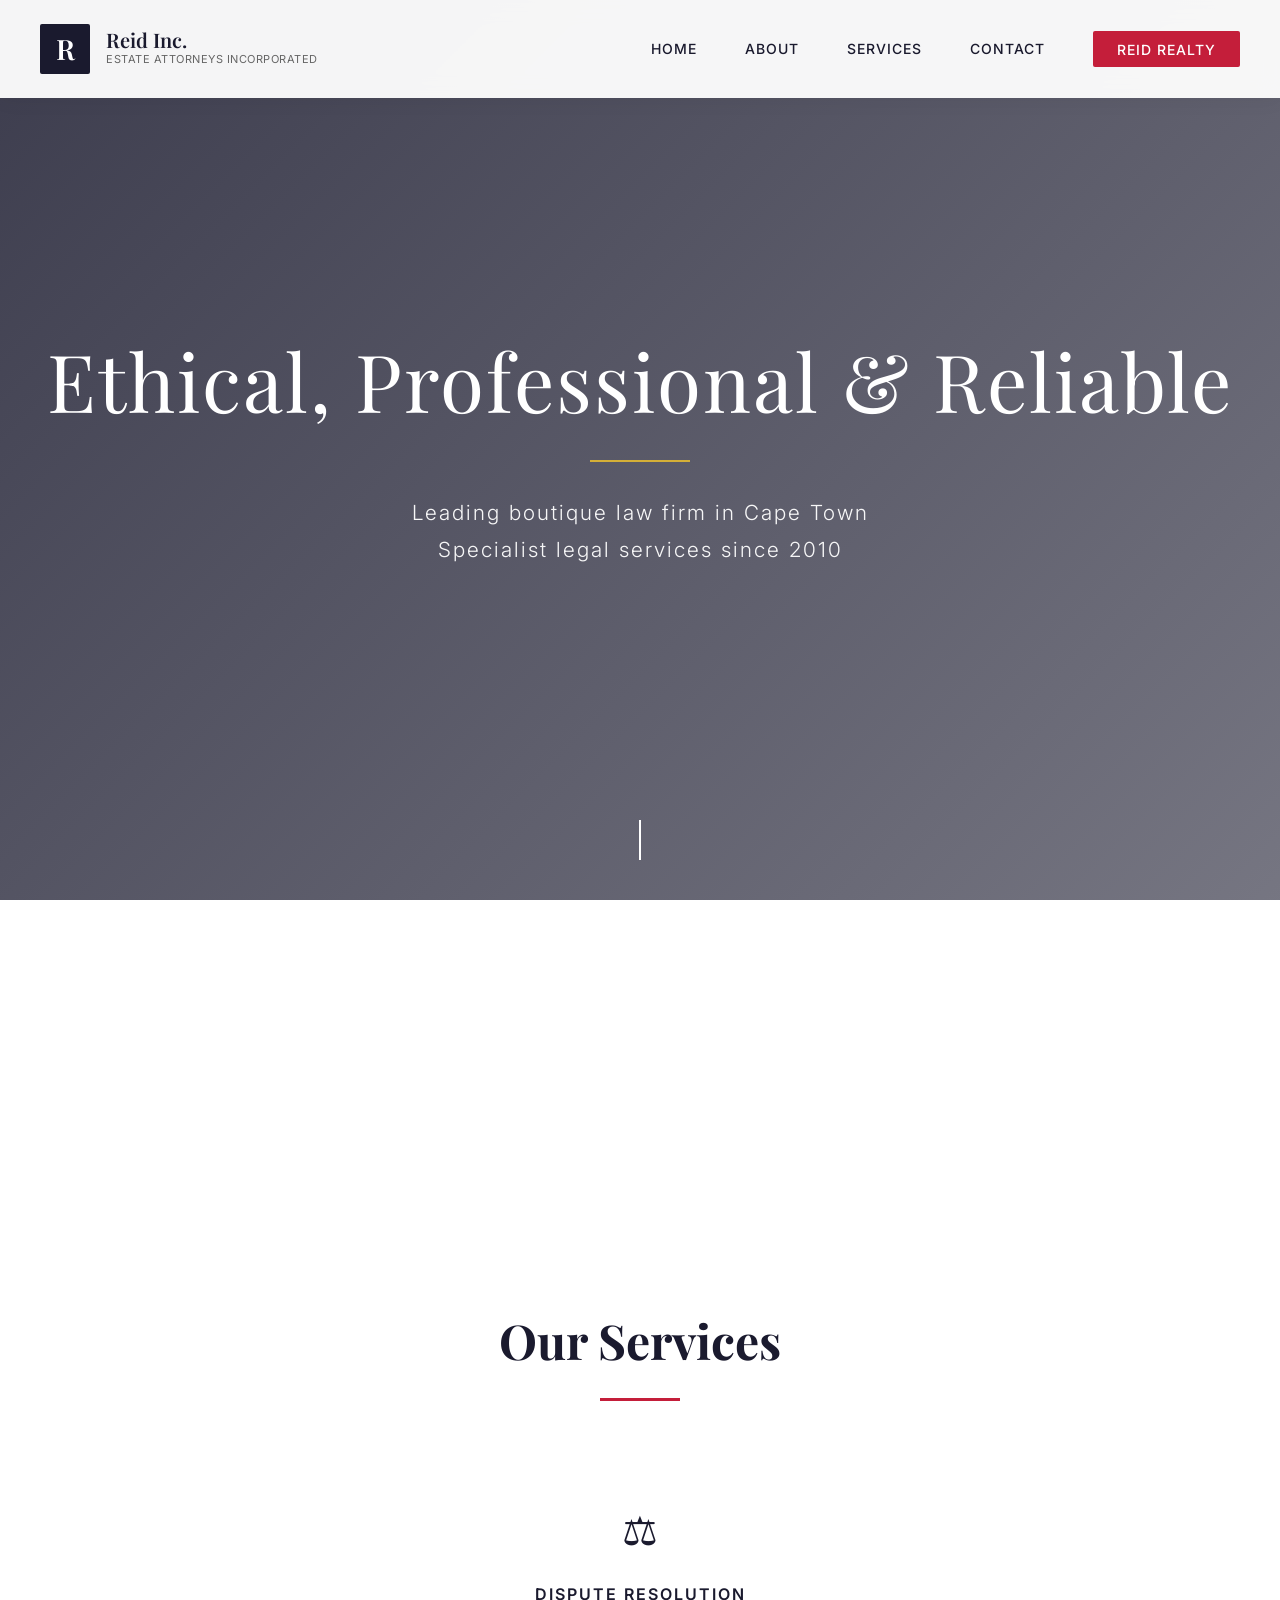
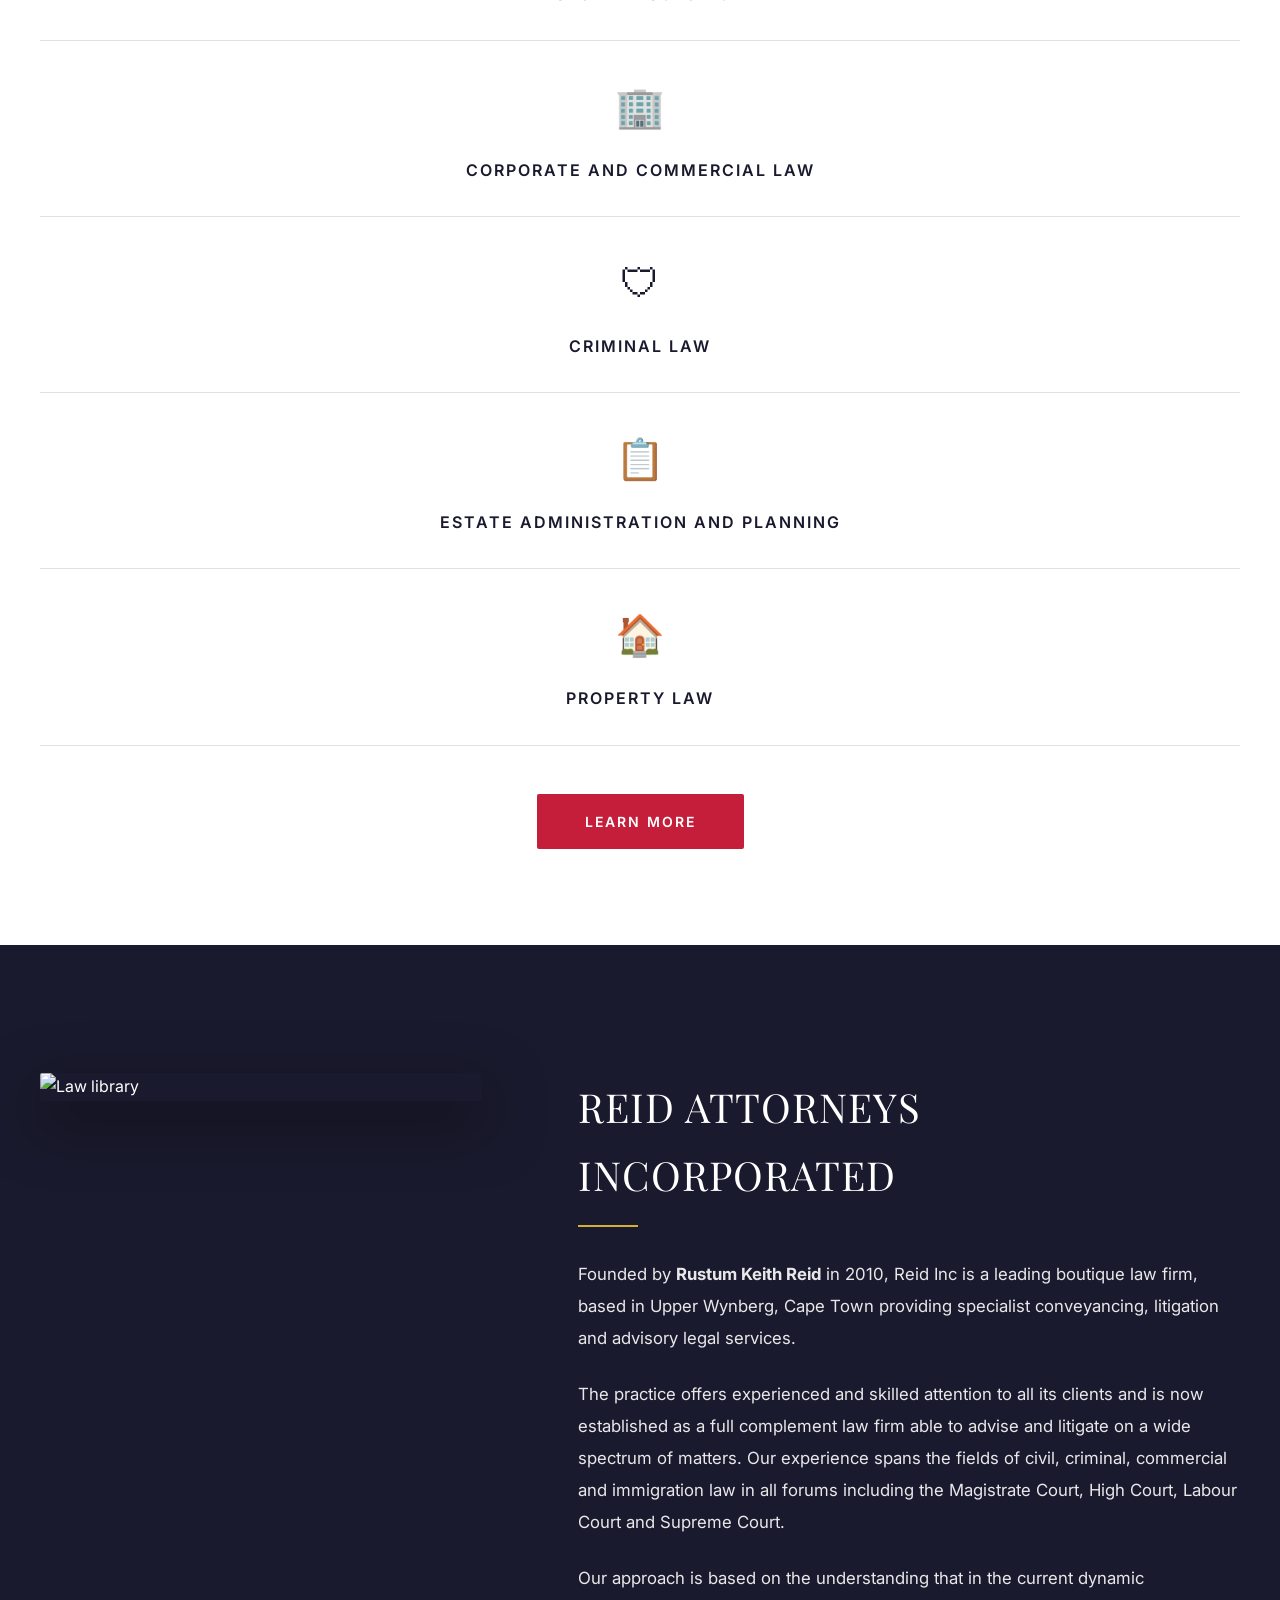
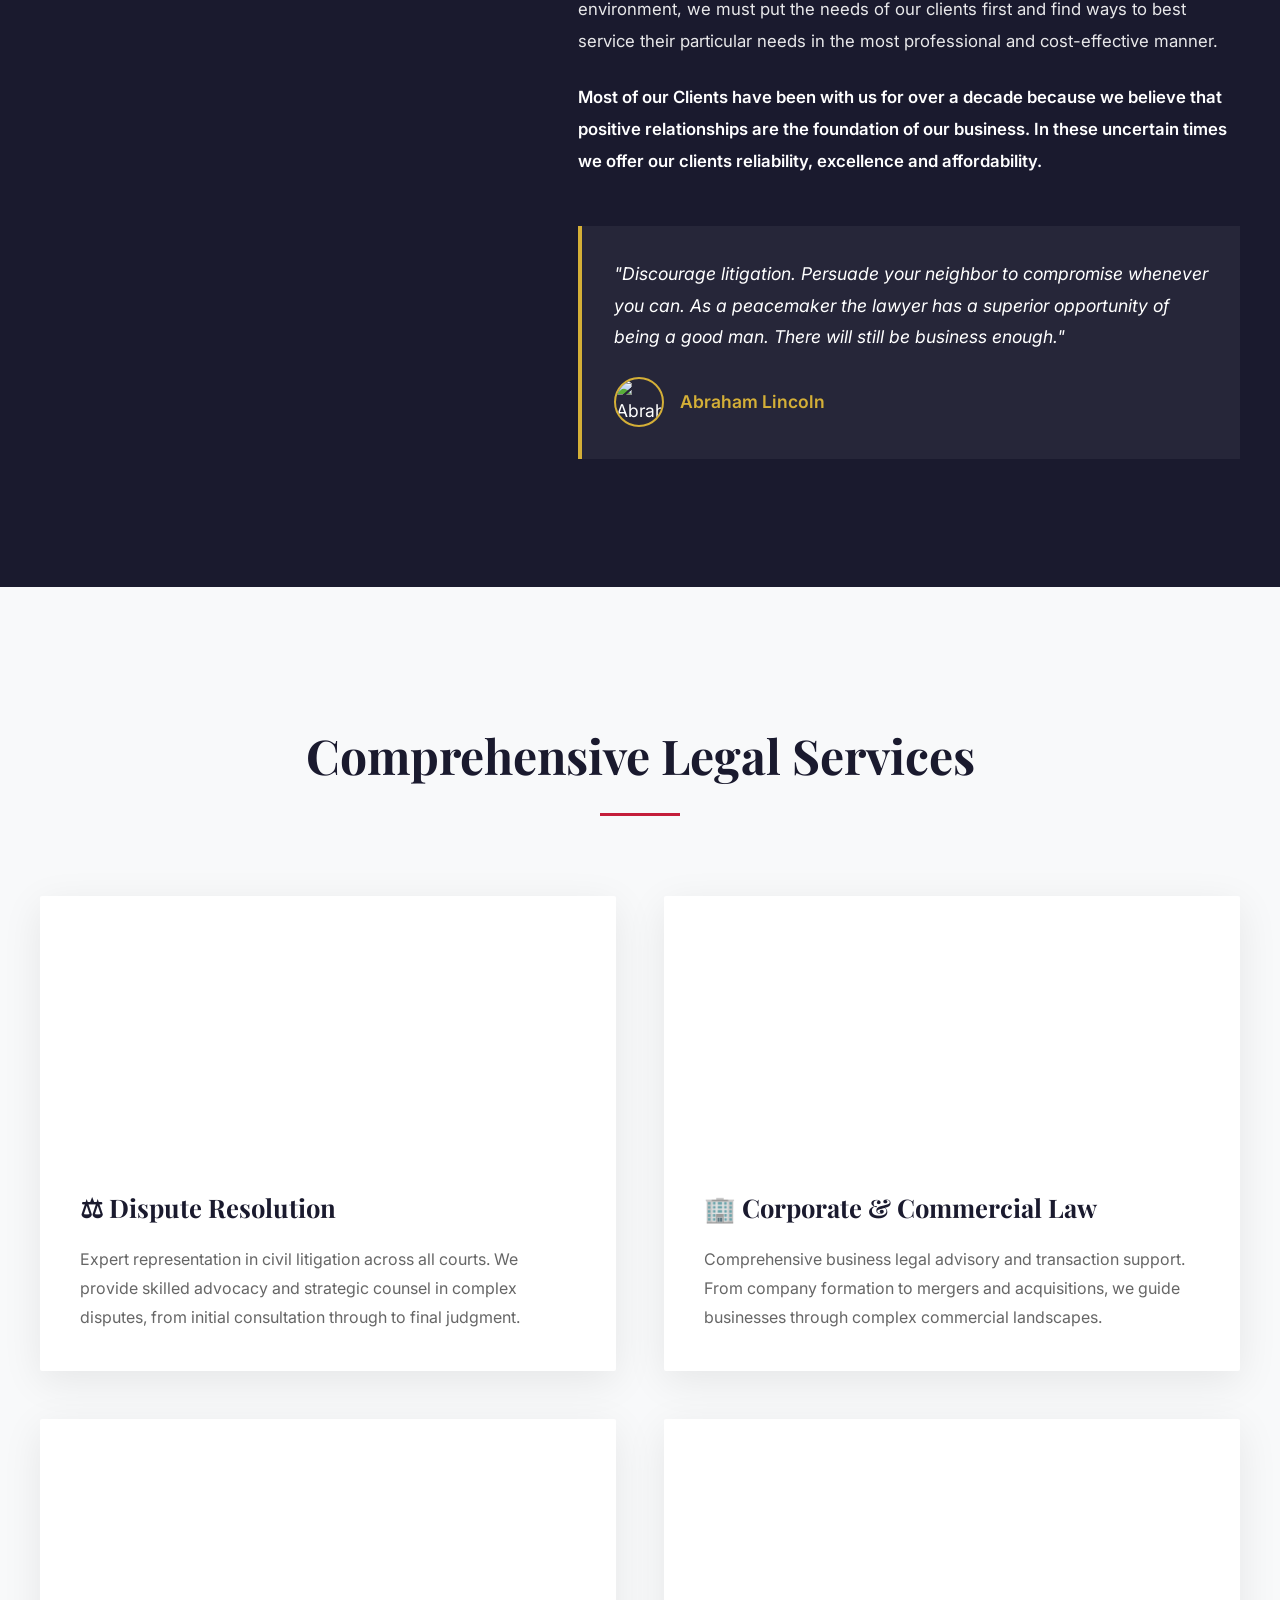
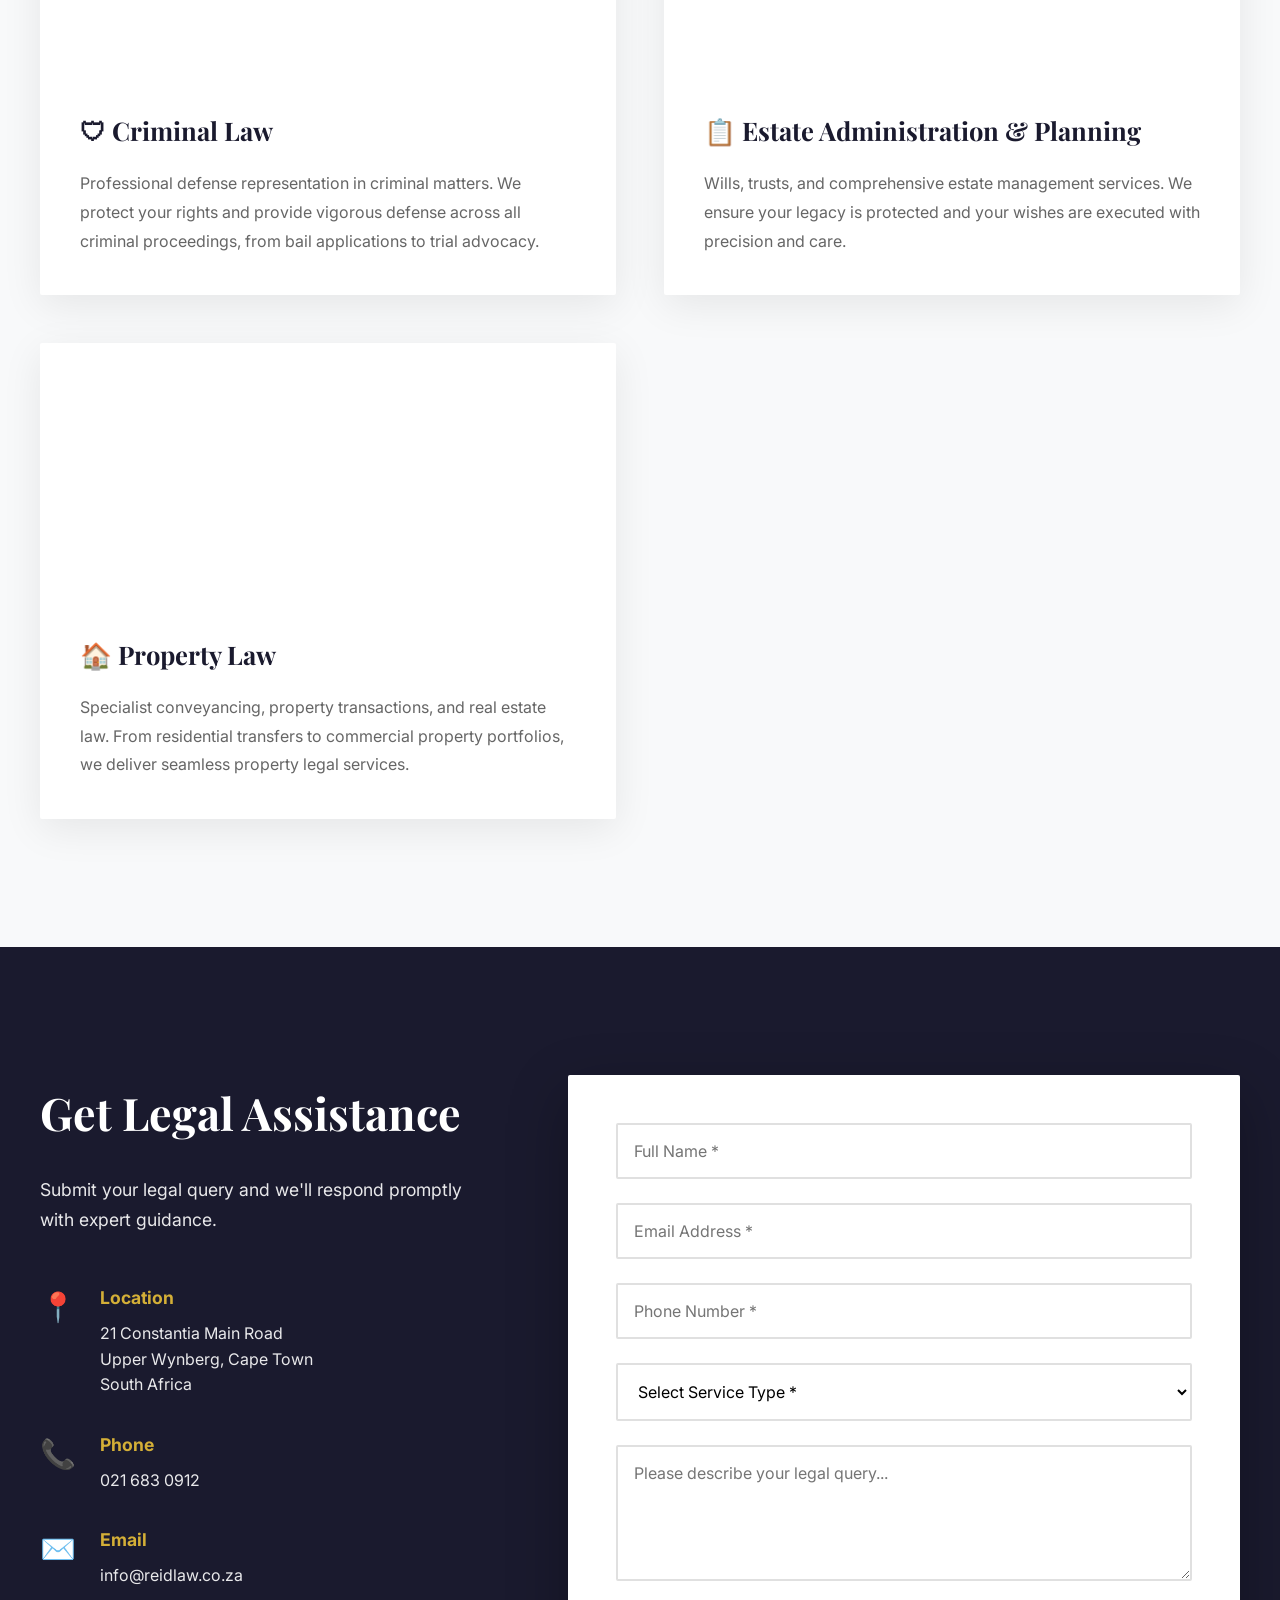
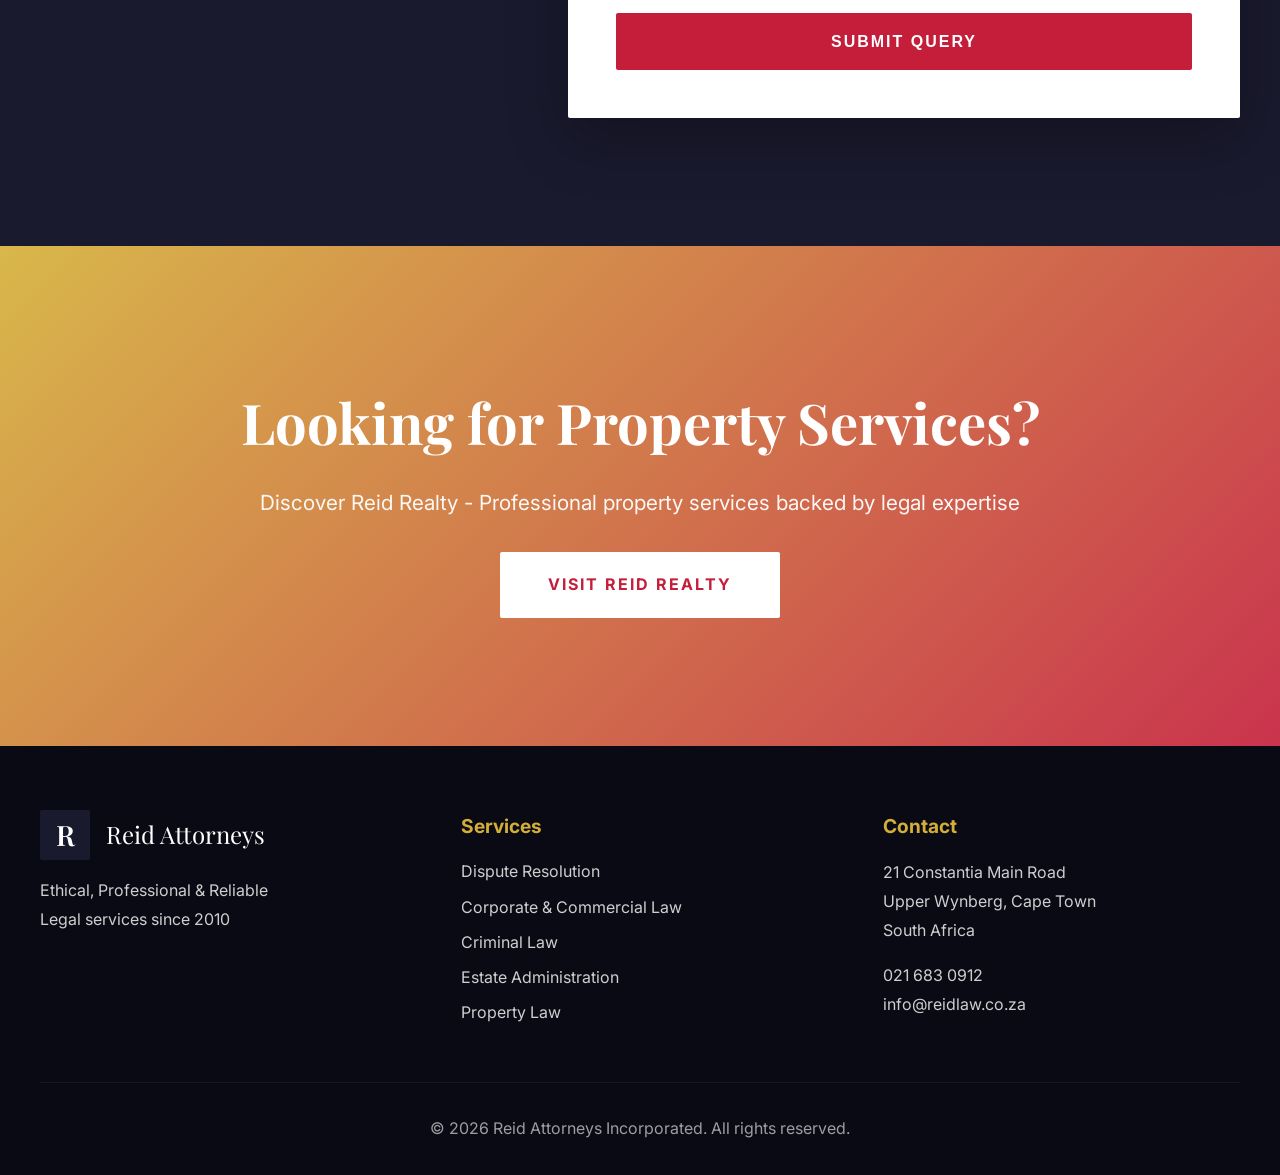
==== commit 00f56a3c: "Replace scales of justice image with sophisticated law library" ====
--- a/index.html
+++ b/index.html
@@ -89,7 +89,7 @@
             <div class="about-grid">
                 <div class="about-image-col">
                     <div class="about-image-wrapper">
-                        <img src="https://images.unsplash.com/photo-1589829545856-d10d557cf95f?w=800&h=1000&fit=crop&q=90" alt="Legal office">
+                        <img src="https://images.unsplash.com/photo-1521587760476-6c12a4b040da?w=800&h=1000&fit=crop&q=90" alt="Law library">
                     </div>
                 </div>
                 <div class="about-content-col">
